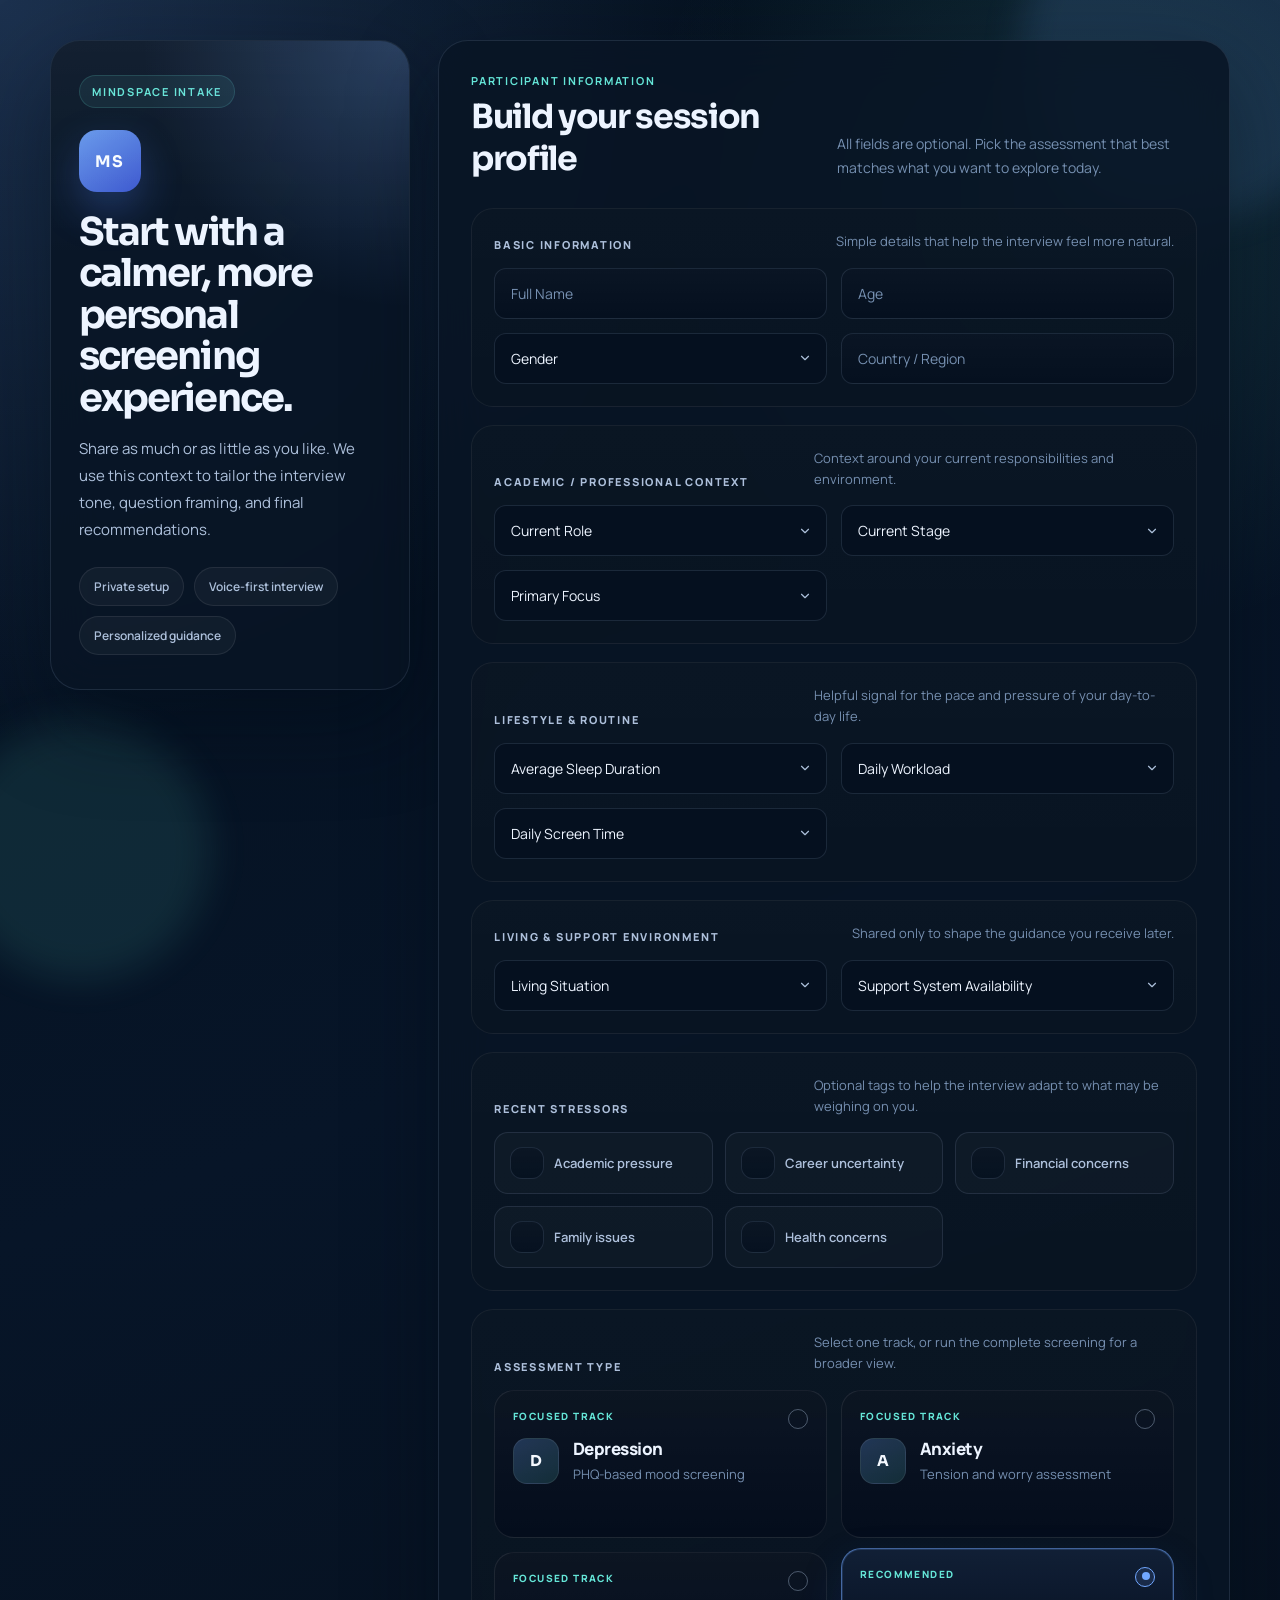
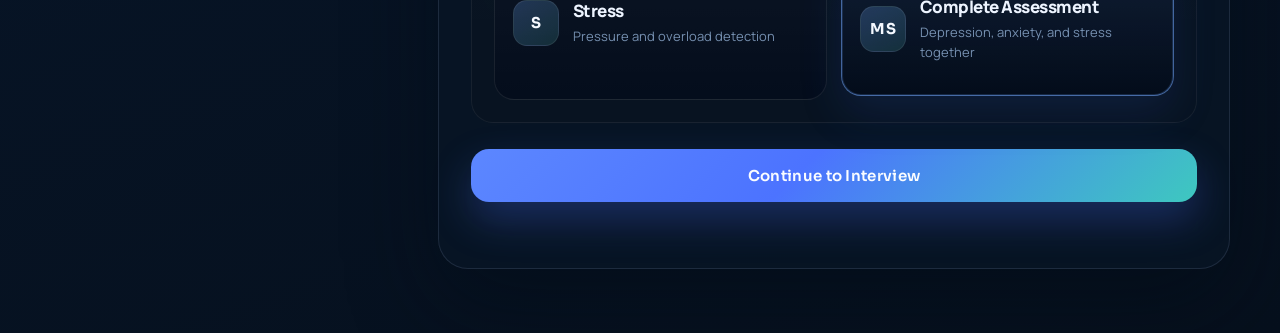
==== demographic.html @ 8615b703 "Initial commit" ====
<!DOCTYPE html>
<html lang="en">
<head>
    <meta charset="UTF-8">
    <meta name="viewport" content="width=device-width, initial-scale=1.0">
    <title>Participant Information | MindSpace</title>
    <link rel="preconnect" href="https://fonts.googleapis.com">
    <link rel="preconnect" href="https://fonts.gstatic.com" crossorigin>
    <link href="https://fonts.googleapis.com/css2?family=Manrope:wght@400;500;600;700;800&family=Sora:wght@500;600;700&display=swap" rel="stylesheet">
    <link rel="stylesheet" href="/demographic.css">
</head>
<body>
<div class="page-shell">
    <div class="page">
        <header class="hero">
            <div class="eyebrow">MindSpace Intake</div>
            <div class="hero-mark">MS</div>
            <h1>Start with a calmer, more personal screening experience.</h1>
            <p>
                Share as much or as little as you like. We use this context to tailor the interview tone,
                question framing, and final recommendations.
            </p>
            <div class="hero-highlights">
                <span>Private setup</span>
                <span>Voice-first interview</span>
                <span>Personalized guidance</span>
            </div>
        </header>

        <main class="card">
            <div class="card-intro">
                <div>
                    <p class="card-kicker">Participant Information</p>
                    <h2 class="form-title">Build your session profile</h2>
                </div>
                <p class="subtitle">All fields are optional. Pick the assessment that best matches what you want to explore today.</p>
            </div>

            <section class="section-panel">
                <div class="section-heading">
                    <h3>Basic Information</h3>
                    <p>Simple details that help the interview feel more natural.</p>
                </div>
                <div class="grid">
                    <input type="text" id="name" placeholder="Full Name">
                    <input type="number" id="age" placeholder="Age">
                    <select id="gender">
                        <option value="" selected disabled>Gender</option>
                        <option value="Male">Male</option>
                        <option value="Female">Female</option>
                        <option value="Non-binary">Non-binary</option>
                        <option value="Prefer not to say">Prefer not to say</option>
                    </select>
                    <input type="text" id="country" placeholder="Country / Region">
                </div>
            </section>

            <section class="section-panel">
                <div class="section-heading">
                    <h3>Academic / Professional Context</h3>
                    <p>Context around your current responsibilities and environment.</p>
                </div>
                <div class="grid">
                    <select id="role">
                        <option value="" selected disabled>Current Role</option>
                        <option value="Undergraduate Student">Undergraduate Student</option>
                        <option value="Postgraduate Student">Postgraduate Student</option>
                        <option value="Working Professional">Working Professional</option>
                        <option value="Other">Other</option>
                    </select>
                    <select id="stage">
                        <option value="" selected disabled>Current Stage</option>
                        <option value="Early Stage">Early Stage</option>
                        <option value="Mid Stage">Mid Stage</option>
                        <option value="Final Year">Final Year</option>
                    </select>
                    <select id="focus">
                        <option value="" selected disabled>Primary Focus</option>
                        <option value="Academics">Academics</option>
                        <option value="Research">Research</option>
                        <option value="Job / Internship Search">Job / Internship Search</option>
                        <option value="Competitive Exams">Competitive Exams</option>
                    </select>
                </div>
            </section>

            <section class="section-panel">
                <div class="section-heading">
                    <h3>Lifestyle & Routine</h3>
                    <p>Helpful signal for the pace and pressure of your day-to-day life.</p>
                </div>
                <div class="grid">
                    <select id="sleep_duration">
                        <option value="" selected disabled>Average Sleep Duration</option>
                        <option value="< 5 hours">&lt; 5 hours</option>
                        <option value="5-6 hours">5-6 hours</option>
                        <option value="6-7 hours">6-7 hours</option>
                        <option value="7+ hours">7+ hours</option>
                    </select>
                    <select id="workload">
                        <option value="" selected disabled>Daily Workload</option>
                        <option value="Low">Low</option>
                        <option value="Moderate">Moderate</option>
                        <option value="High">High</option>
                        <option value="Very High">Very High</option>
                    </select>
                    <select id="screen_time">
                        <option value="" selected disabled>Daily Screen Time</option>
                        <option value="< 4 hours">&lt; 4 hours</option>
                        <option value="4-6 hours">4-6 hours</option>
                        <option value="6-8 hours">6-8 hours</option>
                        <option value="8+ hours">8+ hours</option>
                    </select>
                </div>
            </section>

            <section class="section-panel">
                <div class="section-heading">
                    <h3>Living & Support Environment</h3>
                    <p>Shared only to shape the guidance you receive later.</p>
                </div>
                <div class="grid">
                    <select id="living_situation">
                        <option value="" selected disabled>Living Situation</option>
                        <option value="With Family">With Family</option>
                        <option value="Hostel">Hostel</option>
                        <option value="Alone">Alone</option>
                        <option value="Shared Accommodation">Shared Accommodation</option>
                    </select>
                    <select id="support_system">
                        <option value="" selected disabled>Support System Availability</option>
                        <option value="Strong">Strong</option>
                        <option value="Moderate">Moderate</option>
                        <option value="Limited">Limited</option>
                    </select>
                </div>
            </section>

            <section class="section-panel">
                <div class="section-heading">
                    <h3>Recent Stressors</h3>
                    <p>Optional tags to help the interview adapt to what may be weighing on you.</p>
                </div>
                <div class="checkboxes">
                    <label><input type="checkbox" value="Academic pressure"> Academic pressure</label>
                    <label><input type="checkbox" value="Career uncertainty"> Career uncertainty</label>
                    <label><input type="checkbox" value="Financial concerns"> Financial concerns</label>
                    <label><input type="checkbox" value="Family issues"> Family issues</label>
                    <label><input type="checkbox" value="Health concerns"> Health concerns</label>
                </div>
            </section>

            <section class="section-panel assessment-panel">
                <div class="section-heading">
                    <h3>Assessment Type</h3>
                    <p>Select one track, or run the complete screening for a broader view.</p>
                </div>
                <div class="assessment-options">
                    <label class="assessment-option">
                        <input type="radio" name="assessment_type" value="depression">
                        <span class="option-card">
                            <span class="option-topline">Focused track</span>
                            <span class="option-main">
                                <span class="option-icon">D</span>
                                <span class="option-copy">
                                    <span class="option-label">Depression</span>
                                    <span class="option-desc">PHQ-based mood screening</span>
                                </span>
                            </span>
                        </span>
                    </label>
                    <label class="assessment-option">
                        <input type="radio" name="assessment_type" value="anxiety">
                        <span class="option-card">
                            <span class="option-topline">Focused track</span>
                            <span class="option-main">
                                <span class="option-icon">A</span>
                                <span class="option-copy">
                                    <span class="option-label">Anxiety</span>
                                    <span class="option-desc">Tension and worry assessment</span>
                                </span>
                            </span>
                        </span>
                    </label>
                    <label class="assessment-option">
                        <input type="radio" name="assessment_type" value="stress">
                        <span class="option-card">
                            <span class="option-topline">Focused track</span>
                            <span class="option-main">
                                <span class="option-icon">S</span>
                                <span class="option-copy">
                                    <span class="option-label">Stress</span>
                                    <span class="option-desc">Pressure and overload detection</span>
                                </span>
                            </span>
                        </span>
                    </label>
                    <label class="assessment-option">
                        <input type="radio" name="assessment_type" value="all" checked>
                        <span class="option-card featured">
                            <span class="option-topline">Recommended</span>
                            <span class="option-main">
                                <span class="option-icon">MS</span>
                                <span class="option-copy">
                                    <span class="option-label">Complete Assessment</span>
                                    <span class="option-desc">Depression, anxiety, and stress together</span>
                                </span>
                            </span>
                        </span>
                    </label>
                </div>
            </section>

            <button class="primary-btn" onclick="continueInterview()">
                Continue to Interview
            </button>

            <p id="statusMessage"></p>
        </main>
    </div>
</div>

<div class="page-transition" id="pageTransition">
    <div class="transition-spinner"></div>
    <span class="transition-text">Preparing your interview space...</span>
</div>

<script src="/demographic.js"></script>
</body>
</html>
---- demographic.css ----
@import url('https://fonts.googleapis.com/css2?family=Manrope:wght@400;500;600;700;800&family=Sora:wght@500;600;700&display=swap');

:root {
    --bg-base: #06111f;
    --bg-deep: #081a2d;
    --surface: rgba(9, 21, 37, 0.88);
    --surface-strong: rgba(14, 29, 49, 0.96);
    --stroke: rgba(130, 152, 182, 0.18);
    --stroke-strong: rgba(120, 151, 212, 0.34);
    --text: #edf4ff;
    --text-muted: #adc0db;
    --text-dim: #7690b1;
    --primary: #71a7ff;
    --primary-strong: #4b7fff;
    --accent: #65e6d8;
    --success: #41d6a4;
    --danger: #ff6f7a;
    --shadow-lg: 0 32px 90px rgba(1, 10, 22, 0.45);
    --radius-xl: 30px;
    --radius-lg: 22px;
    --radius-md: 16px;
    --radius-sm: 12px;
}

* {
    box-sizing: border-box;
    margin: 0;
    padding: 0;
}

html {
    scroll-behavior: smooth;
}

body {
    min-height: 100vh;
    font-family: 'Manrope', sans-serif;
    color: var(--text);
    background:
        radial-gradient(circle at top left, rgba(113, 167, 255, 0.22), transparent 32%),
        radial-gradient(circle at 85% 10%, rgba(101, 230, 216, 0.14), transparent 22%),
        linear-gradient(160deg, #04101d 0%, #071528 52%, #06101d 100%);
    overflow-x: hidden;
}

body::before,
body::after {
    content: '';
    position: fixed;
    border-radius: 999px;
    filter: blur(18px);
    pointer-events: none;
    z-index: -1;
}

body::before {
    width: 340px;
    height: 340px;
    top: -120px;
    right: -80px;
    background: rgba(113, 167, 255, 0.14);
    animation: floatGlow 12s ease-in-out infinite alternate;
}

body::after {
    width: 260px;
    height: 260px;
    bottom: -80px;
    left: -50px;
    background: rgba(101, 230, 216, 0.1);
    animation: floatGlow 15s ease-in-out infinite alternate-reverse;
}

@keyframes floatGlow {
    from { transform: translate3d(0, 0, 0) scale(1); }
    to { transform: translate3d(18px, -10px, 0) scale(1.08); }
}

.page-shell {
    padding: 40px 20px 64px;
}

.page {
    max-width: 1180px;
    margin: 0 auto;
    display: grid;
    grid-template-columns: minmax(280px, 360px) minmax(0, 1fr);
    gap: 28px;
    align-items: start;
}

.hero,
.card {
    border: 1px solid var(--stroke);
    background: var(--surface);
    backdrop-filter: blur(22px);
    box-shadow: var(--shadow-lg);
}

.hero {
    position: sticky;
    top: 28px;
    padding: 34px 28px;
    border-radius: var(--radius-xl);
    overflow: hidden;
    animation: riseIn 0.7s cubic-bezier(0.16, 1, 0.3, 1);
}

.hero::before {
    content: '';
    position: absolute;
    inset: 0;
    background:
        linear-gradient(180deg, rgba(255, 255, 255, 0.04), transparent 34%),
        radial-gradient(circle at top right, rgba(113, 167, 255, 0.25), transparent 36%);
    pointer-events: none;
}

.eyebrow,
.card-kicker,
.section-heading h3 {
    text-transform: uppercase;
    letter-spacing: 0.16em;
}

.eyebrow {
    display: inline-flex;
    align-items: center;
    gap: 8px;
    padding: 8px 12px;
    border-radius: 999px;
    font-size: 11px;
    font-weight: 700;
    color: var(--accent);
    background: rgba(101, 230, 216, 0.08);
    border: 1px solid rgba(101, 230, 216, 0.16);
}

.hero-mark {
    width: 62px;
    height: 62px;
    margin: 22px 0 20px;
    border-radius: 18px;
    display: grid;
    place-items: center;
    font-family: 'Sora', sans-serif;
    font-weight: 700;
    letter-spacing: 0.08em;
    color: #f8fcff;
    background: linear-gradient(145deg, rgba(113, 167, 255, 0.9), rgba(70, 101, 239, 0.84));
    box-shadow: 0 18px 40px rgba(75, 127, 255, 0.28);
}

.hero h1 {
    font-family: 'Sora', sans-serif;
    font-size: clamp(2rem, 3vw, 3rem);
    line-height: 1.08;
    letter-spacing: -0.05em;
    margin-bottom: 16px;
}

.hero p {
    color: var(--text-muted);
    line-height: 1.8;
    font-size: 15px;
}

.hero-highlights {
    display: flex;
    flex-wrap: wrap;
    gap: 10px;
    margin-top: 24px;
}

.hero-highlights span {
    padding: 10px 14px;
    border-radius: 999px;
    background: rgba(255, 255, 255, 0.04);
    border: 1px solid rgba(255, 255, 255, 0.08);
    color: var(--text-muted);
    font-size: 12px;
    font-weight: 600;
}

.card {
    padding: 32px;
    border-radius: var(--radius-xl);
    animation: riseIn 0.85s cubic-bezier(0.16, 1, 0.3, 1) 0.08s both;
}

@keyframes riseIn {
    from {
        opacity: 0;
        transform: translateY(26px);
    }
    to {
        opacity: 1;
        transform: translateY(0);
    }
}

.card-intro {
    display: flex;
    justify-content: space-between;
    gap: 24px;
    align-items: end;
    margin-bottom: 28px;
}

.card-kicker {
    color: var(--accent);
    font-size: 11px;
    font-weight: 700;
    margin-bottom: 8px;
}

.form-title {
    font-family: 'Sora', sans-serif;
    font-size: clamp(1.7rem, 2.6vw, 2.35rem);
    letter-spacing: -0.04em;
}

.subtitle {
    max-width: 360px;
    color: var(--text-dim);
    line-height: 1.7;
    font-size: 14px;
}

.section-panel {
    position: relative;
    margin-bottom: 18px;
    padding: 22px;
    border-radius: var(--radius-lg);
    border: 1px solid rgba(255, 255, 255, 0.06);
    background:
        linear-gradient(180deg, rgba(255, 255, 255, 0.025), rgba(255, 255, 255, 0.015)),
        rgba(5, 14, 27, 0.58);
    animation: sectionFade 0.55s ease both;
}

.section-panel:nth-of-type(2) { animation-delay: 0.06s; }
.section-panel:nth-of-type(3) { animation-delay: 0.12s; }
.section-panel:nth-of-type(4) { animation-delay: 0.18s; }
.section-panel:nth-of-type(5) { animation-delay: 0.24s; }
.section-panel:nth-of-type(6) { animation-delay: 0.3s; }

@keyframes sectionFade {
    from {
        opacity: 0;
        transform: translateY(12px);
    }
    to {
        opacity: 1;
        transform: translateY(0);
    }
}

.section-heading {
    display: flex;
    justify-content: space-between;
    gap: 16px;
    align-items: end;
    margin-bottom: 16px;
}

.section-heading h3 {
    color: var(--text-muted);
    font-size: 11px;
    font-weight: 800;
}

.section-heading p {
    color: var(--text-dim);
    font-size: 13px;
    line-height: 1.6;
    max-width: 360px;
}

.grid {
    display: grid;
    grid-template-columns: repeat(2, minmax(0, 1fr));
    gap: 14px;
}

input,
select {
    width: 100%;
    border: 1px solid var(--stroke);
    background:
        linear-gradient(180deg, rgba(255, 255, 255, 0.02), transparent),
        rgba(6, 17, 31, 0.78);
    color: var(--text);
    padding: 15px 16px;
    border-radius: var(--radius-sm);
    font-size: 14px;
    font-family: inherit;
    outline: none;
    transition: transform 0.22s ease, border-color 0.22s ease, box-shadow 0.22s ease;
    -webkit-appearance: none;
}

input::placeholder {
    color: var(--text-dim);
}

select {
    cursor: pointer;
    background-image: url("data:image/svg+xml,%3Csvg xmlns='http://www.w3.org/2000/svg' width='14' height='14' fill='none' viewBox='0 0 24 24'%3E%3Cpath stroke='%23adc0db' stroke-linecap='round' stroke-linejoin='round' stroke-width='2' d='m6 9 6 6 6-6'/%3E%3C/svg%3E");
    background-repeat: no-repeat;
    background-position: right 14px center;
    padding-right: 42px;
}

select option {
    background: var(--bg-deep);
    color: var(--text);
}

input:hover,
select:hover,
input:focus,
select:focus {
    border-color: var(--stroke-strong);
    box-shadow: 0 0 0 4px rgba(113, 167, 255, 0.11);
    transform: translateY(-1px);
}

.checkboxes {
    display: grid;
    grid-template-columns: repeat(auto-fit, minmax(210px, 1fr));
    gap: 12px;
}

.checkboxes label {
    display: flex;
    align-items: center;
    gap: 10px;
    padding: 14px 15px;
    border-radius: 14px;
    border: 1px solid var(--stroke);
    background: rgba(255, 255, 255, 0.025);
    color: var(--text-muted);
    font-size: 13px;
    font-weight: 600;
    transition: transform 0.22s ease, border-color 0.22s ease, background 0.22s ease, color 0.22s ease;
    cursor: pointer;
}

.checkboxes label:hover {
    transform: translateY(-2px);
    border-color: rgba(101, 230, 216, 0.28);
    background: rgba(101, 230, 216, 0.06);
    color: var(--text);
}

.checkboxes label:has(input:checked) {
    color: var(--text);
    border-color: rgba(113, 167, 255, 0.34);
    background: rgba(113, 167, 255, 0.1);
    box-shadow: inset 0 0 0 1px rgba(113, 167, 255, 0.14);
}

.checkboxes input[type="checkbox"] {
    width: 18px;
    height: 18px;
    accent-color: var(--primary-strong);
    cursor: pointer;
    flex-shrink: 0;
}

.assessment-options {
    display: grid;
    grid-template-columns: repeat(2, minmax(0, 1fr));
    gap: 14px;
}

.assessment-option input[type="radio"] {
    display: none;
}

.option-card {
    position: relative;
    display: flex;
    flex-direction: column;
    gap: 14px;
    padding: 18px;
    min-height: 148px;
    border-radius: 20px;
    border: 1px solid rgba(255, 255, 255, 0.08);
    background:
        linear-gradient(180deg, rgba(255, 255, 255, 0.03), transparent),
        rgba(4, 14, 27, 0.78);
    cursor: pointer;
    transition: transform 0.28s ease, border-color 0.28s ease, box-shadow 0.28s ease, background 0.28s ease;
}

.option-card::before {
    content: '';
    position: absolute;
    top: 18px;
    right: 18px;
    width: 18px;
    height: 18px;
    border-radius: 999px;
    border: 1.5px solid rgba(173, 192, 219, 0.4);
    transition: inherit;
}

.option-card::after {
    content: '';
    position: absolute;
    top: 23px;
    right: 23px;
    width: 8px;
    height: 8px;
    border-radius: 999px;
    background: transparent;
    transform: scale(0.4);
    transition: inherit;
}

.option-card:hover {
    transform: translateY(-4px);
    border-color: rgba(113, 167, 255, 0.3);
    box-shadow: 0 16px 34px rgba(1, 10, 22, 0.25);
}

.assessment-option input[type="radio"]:checked + .option-card {
    border-color: rgba(113, 167, 255, 0.56);
    background:
        linear-gradient(180deg, rgba(113, 167, 255, 0.12), transparent),
        rgba(4, 14, 27, 0.92);
    box-shadow:
        0 18px 40px rgba(34, 70, 145, 0.22),
        inset 0 0 0 1px rgba(113, 167, 255, 0.18);
    transform: translateY(-4px);
}

.assessment-option input[type="radio"]:checked + .option-card::before {
    border-color: var(--primary);
    background: rgba(113, 167, 255, 0.12);
}

.assessment-option input[type="radio"]:checked + .option-card::after {
    background: var(--primary);
    transform: scale(1);
}

.option-topline {
    color: var(--accent);
    font-size: 10px;
    font-weight: 800;
    letter-spacing: 0.14em;
    text-transform: uppercase;
}

.option-main {
    display: flex;
    gap: 14px;
    align-items: center;
}

.option-icon {
    width: 46px;
    height: 46px;
    border-radius: 14px;
    display: grid;
    place-items: center;
    background: linear-gradient(145deg, rgba(113, 167, 255, 0.24), rgba(101, 230, 216, 0.14));
    border: 1px solid rgba(255, 255, 255, 0.08);
    color: #f5f9ff;
    font-family: 'Sora', sans-serif;
    font-size: 15px;
    font-weight: 700;
    letter-spacing: 0.05em;
    flex-shrink: 0;
}

.option-copy {
    display: flex;
    flex-direction: column;
    gap: 4px;
}

.option-label {
    font-size: 17px;
    font-weight: 800;
    letter-spacing: -0.03em;
    color: var(--text);
}

.option-desc {
    color: var(--text-dim);
    font-size: 13px;
    line-height: 1.55;
}

.primary-btn {
    width: 100%;
    margin-top: 8px;
    padding: 17px 22px;
    border: none;
    border-radius: 18px;
    font-family: 'Sora', sans-serif;
    font-size: 15px;
    font-weight: 600;
    letter-spacing: 0.02em;
    color: #fbfdff;
    background: linear-gradient(135deg, #5c87ff 0%, #4c73ff 45%, #3ec8bf 100%);
    cursor: pointer;
    transition: transform 0.28s ease, box-shadow 0.28s ease, opacity 0.28s ease;
    box-shadow: 0 18px 40px rgba(76, 115, 255, 0.28);
}

.primary-btn:hover {
    transform: translateY(-2px);
    box-shadow: 0 22px 48px rgba(76, 115, 255, 0.34);
}

.primary-btn.loading {
    pointer-events: none;
    opacity: 0.9;
}

.primary-btn .btn-spinner {
    display: inline-block;
    width: 16px;
    height: 16px;
    margin-right: 8px;
    border: 2px solid rgba(255, 255, 255, 0.35);
    border-top-color: #ffffff;
    border-radius: 50%;
    animation: btnSpin 0.8s linear infinite;
    vertical-align: middle;
}

@keyframes btnSpin {
    to { transform: rotate(360deg); }
}

#statusMessage {
    margin-top: 14px;
    text-align: center;
    min-height: 20px;
    color: var(--text-muted);
    font-size: 13px;
    font-weight: 600;
}

.page-transition {
    position: fixed;
    inset: 0;
    display: flex;
    flex-direction: column;
    align-items: center;
    justify-content: center;
    gap: 20px;
    background: rgba(4, 11, 22, 0.78);
    backdrop-filter: blur(18px);
    opacity: 0;
    visibility: hidden;
    transition: opacity 0.35s ease, visibility 0.35s ease;
    z-index: 1000;
}

.page-transition.active {
    opacity: 1;
    visibility: visible;
}

.transition-spinner {
    width: 48px;
    height: 48px;
    border-radius: 50%;
    border: 4px solid rgba(113, 167, 255, 0.18);
    border-top-color: var(--primary);
    border-right-color: var(--accent);
    animation: btnSpin 0.85s linear infinite;
}

.transition-text {
    color: var(--text-muted);
    font-size: 15px;
    font-weight: 600;
}

@media (max-width: 1080px) {
    .page {
        grid-template-columns: 1fr;
    }

    .hero {
        position: relative;
        top: 0;
    }
}

@media (max-width: 780px) {
    .page-shell {
        padding: 22px 14px 40px;
    }

    .card {
        padding: 20px;
    }

    .card-intro,
    .section-heading {
        flex-direction: column;
        align-items: start;
    }

    .subtitle,
    .section-heading p {
        max-width: none;
    }

    .grid,
    .assessment-options {
        grid-template-columns: 1fr;
    }

    .hero {
        padding: 26px 22px;
    }
}
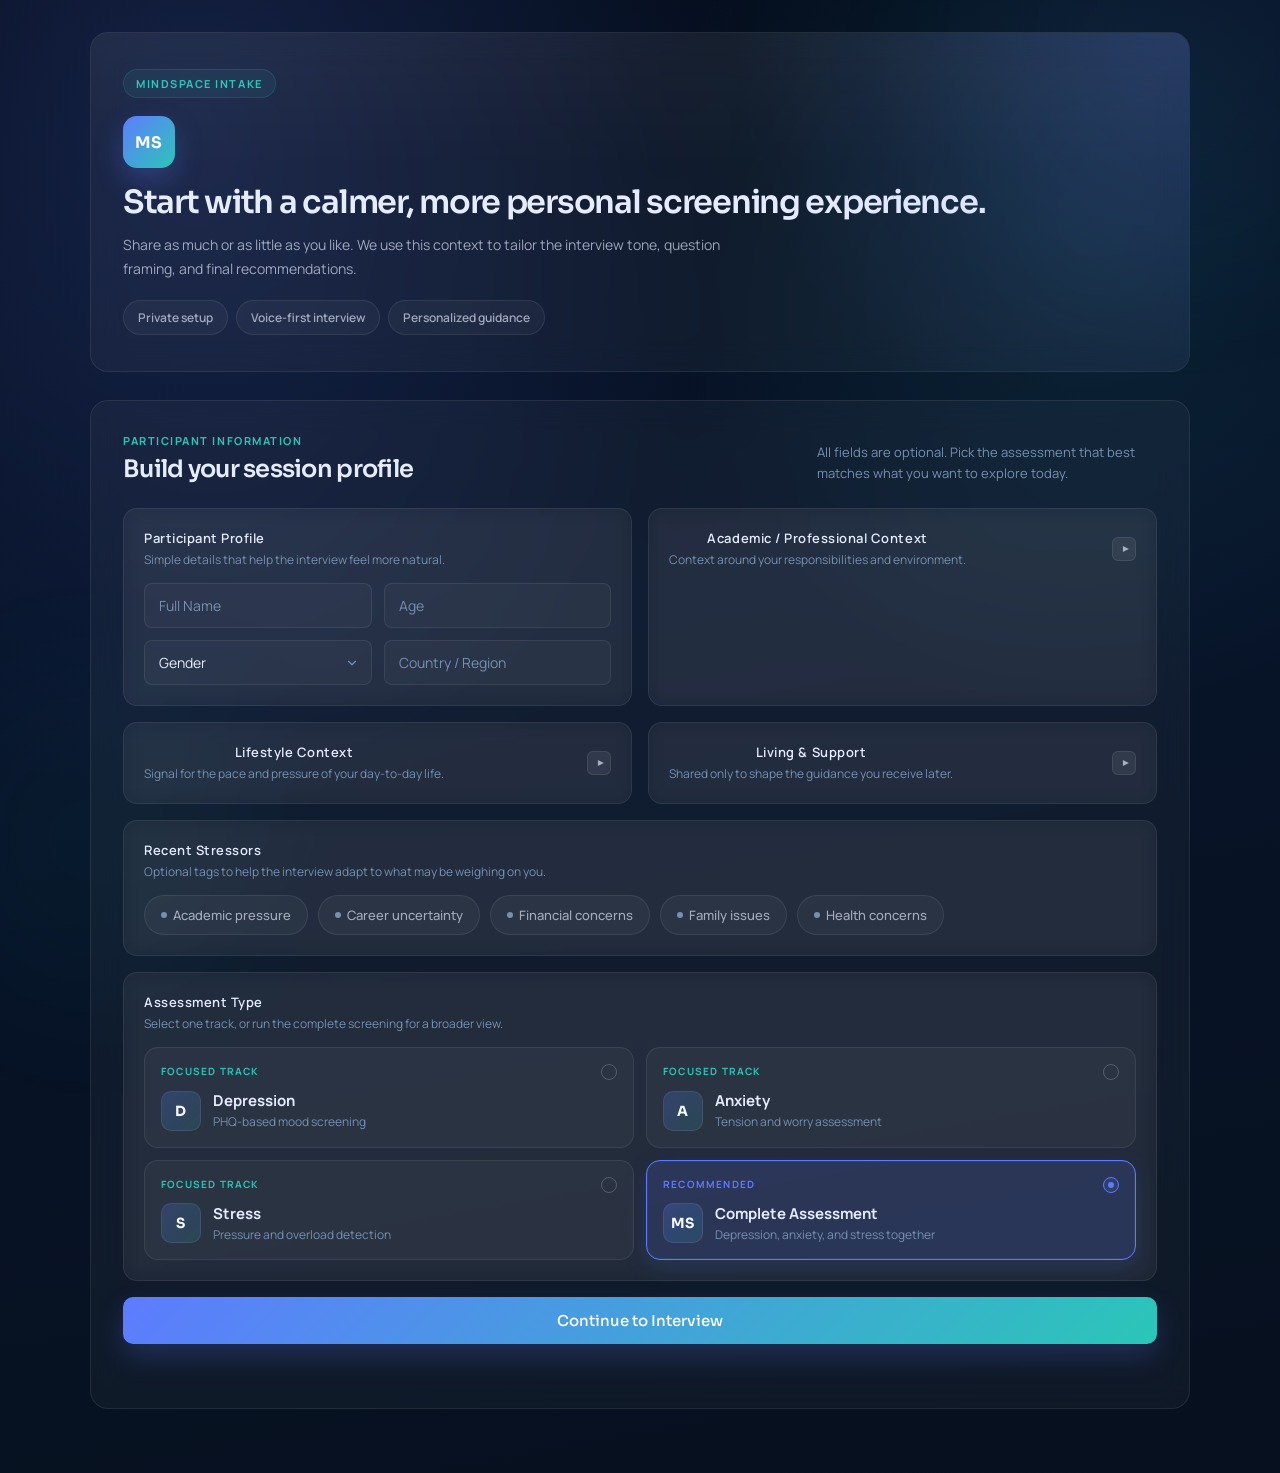
==== commit a62d2ecd: "fixed local llm inferencing" ====
--- a/demographic.html
+++ b/demographic.html
@@ -12,6 +12,7 @@
 <body>
 <div class="page-shell">
     <div class="page">
+        <!-- ─── Hero ─────────────────────────────────────────── -->
         <header class="hero">
             <div class="eyebrow">MindSpace Intake</div>
             <div class="hero-mark">MS</div>
@@ -27,6 +28,7 @@
             </div>
         </header>
 
+        <!-- ─── Main form ────────────────────────────────────── -->
         <main class="card">
             <div class="card-intro">
                 <div>
@@ -36,180 +38,232 @@
                 <p class="subtitle">All fields are optional. Pick the assessment that best matches what you want to explore today.</p>
             </div>
 
-            <section class="section-panel">
-                <div class="section-heading">
-                    <h3>Basic Information</h3>
-                    <p>Simple details that help the interview feel more natural.</p>
-                </div>
-                <div class="grid">
-                    <input type="text" id="name" placeholder="Full Name">
-                    <input type="number" id="age" placeholder="Age">
-                    <select id="gender">
-                        <option value="" selected disabled>Gender</option>
-                        <option value="Male">Male</option>
-                        <option value="Female">Female</option>
-                        <option value="Non-binary">Non-binary</option>
-                        <option value="Prefer not to say">Prefer not to say</option>
-                    </select>
-                    <input type="text" id="country" placeholder="Country / Region">
-                </div>
-            </section>
-
-            <section class="section-panel">
-                <div class="section-heading">
-                    <h3>Academic / Professional Context</h3>
-                    <p>Context around your current responsibilities and environment.</p>
-                </div>
-                <div class="grid">
-                    <select id="role">
-                        <option value="" selected disabled>Current Role</option>
-                        <option value="Undergraduate Student">Undergraduate Student</option>
-                        <option value="Postgraduate Student">Postgraduate Student</option>
-                        <option value="Working Professional">Working Professional</option>
-                        <option value="Other">Other</option>
-                    </select>
-                    <select id="stage">
-                        <option value="" selected disabled>Current Stage</option>
-                        <option value="Early Stage">Early Stage</option>
-                        <option value="Mid Stage">Mid Stage</option>
-                        <option value="Final Year">Final Year</option>
-                    </select>
-                    <select id="focus">
-                        <option value="" selected disabled>Primary Focus</option>
-                        <option value="Academics">Academics</option>
-                        <option value="Research">Research</option>
-                        <option value="Job / Internship Search">Job / Internship Search</option>
-                        <option value="Competitive Exams">Competitive Exams</option>
-                    </select>
-                </div>
-            </section>
-
-            <section class="section-panel">
-                <div class="section-heading">
-                    <h3>Lifestyle & Routine</h3>
-                    <p>Helpful signal for the pace and pressure of your day-to-day life.</p>
-                </div>
-                <div class="grid">
-                    <select id="sleep_duration">
-                        <option value="" selected disabled>Average Sleep Duration</option>
-                        <option value="< 5 hours">&lt; 5 hours</option>
-                        <option value="5-6 hours">5-6 hours</option>
-                        <option value="6-7 hours">6-7 hours</option>
-                        <option value="7+ hours">7+ hours</option>
-                    </select>
-                    <select id="workload">
-                        <option value="" selected disabled>Daily Workload</option>
-                        <option value="Low">Low</option>
-                        <option value="Moderate">Moderate</option>
-                        <option value="High">High</option>
-                        <option value="Very High">Very High</option>
-                    </select>
-                    <select id="screen_time">
-                        <option value="" selected disabled>Daily Screen Time</option>
-                        <option value="< 4 hours">&lt; 4 hours</option>
-                        <option value="4-6 hours">4-6 hours</option>
-                        <option value="6-8 hours">6-8 hours</option>
-                        <option value="8+ hours">8+ hours</option>
-                    </select>
-                </div>
-            </section>
-
-            <section class="section-panel">
-                <div class="section-heading">
-                    <h3>Living & Support Environment</h3>
-                    <p>Shared only to shape the guidance you receive later.</p>
-                </div>
-                <div class="grid">
-                    <select id="living_situation">
-                        <option value="" selected disabled>Living Situation</option>
-                        <option value="With Family">With Family</option>
-                        <option value="Hostel">Hostel</option>
-                        <option value="Alone">Alone</option>
-                        <option value="Shared Accommodation">Shared Accommodation</option>
-                    </select>
-                    <select id="support_system">
-                        <option value="" selected disabled>Support System Availability</option>
-                        <option value="Strong">Strong</option>
-                        <option value="Moderate">Moderate</option>
-                        <option value="Limited">Limited</option>
-                    </select>
-                </div>
-            </section>
-
-            <section class="section-panel">
-                <div class="section-heading">
-                    <h3>Recent Stressors</h3>
-                    <p>Optional tags to help the interview adapt to what may be weighing on you.</p>
-                </div>
-                <div class="checkboxes">
-                    <label><input type="checkbox" value="Academic pressure"> Academic pressure</label>
-                    <label><input type="checkbox" value="Career uncertainty"> Career uncertainty</label>
-                    <label><input type="checkbox" value="Financial concerns"> Financial concerns</label>
-                    <label><input type="checkbox" value="Family issues"> Family issues</label>
-                    <label><input type="checkbox" value="Health concerns"> Health concerns</label>
-                </div>
-            </section>
-
-            <section class="section-panel assessment-panel">
-                <div class="section-heading">
-                    <h3>Assessment Type</h3>
-                    <p>Select one track, or run the complete screening for a broader view.</p>
-                </div>
-                <div class="assessment-options">
-                    <label class="assessment-option">
-                        <input type="radio" name="assessment_type" value="depression">
-                        <span class="option-card">
-                            <span class="option-topline">Focused track</span>
-                            <span class="option-main">
-                                <span class="option-icon">D</span>
-                                <span class="option-copy">
-                                    <span class="option-label">Depression</span>
-                                    <span class="option-desc">PHQ-based mood screening</span>
-                                </span>
-                            </span>
-                        </span>
-                    </label>
-                    <label class="assessment-option">
-                        <input type="radio" name="assessment_type" value="anxiety">
-                        <span class="option-card">
-                            <span class="option-topline">Focused track</span>
-                            <span class="option-main">
-                                <span class="option-icon">A</span>
-                                <span class="option-copy">
-                                    <span class="option-label">Anxiety</span>
-                                    <span class="option-desc">Tension and worry assessment</span>
-                                </span>
-                            </span>
-                        </span>
-                    </label>
-                    <label class="assessment-option">
-                        <input type="radio" name="assessment_type" value="stress">
-                        <span class="option-card">
-                            <span class="option-topline">Focused track</span>
-                            <span class="option-main">
-                                <span class="option-icon">S</span>
-                                <span class="option-copy">
-                                    <span class="option-label">Stress</span>
-                                    <span class="option-desc">Pressure and overload detection</span>
-                                </span>
-                            </span>
-                        </span>
-                    </label>
-                    <label class="assessment-option">
-                        <input type="radio" name="assessment_type" value="all" checked>
-                        <span class="option-card featured">
-                            <span class="option-topline">Recommended</span>
-                            <span class="option-main">
-                                <span class="option-icon">MS</span>
-                                <span class="option-copy">
-                                    <span class="option-label">Complete Assessment</span>
-                                    <span class="option-desc">Depression, anxiety, and stress together</span>
-                                </span>
-                            </span>
-                        </span>
-                    </label>
-                </div>
-            </section>
+            <!-- Two-column card grid -->
+            <div class="sections-grid">
+
+                <!-- 1. Participant Profile (always open) -->
+                <section class="section-panel" id="sectionProfile">
+                    <div class="section-heading">
+                        <h3>Participant Profile</h3>
+                        <p>Simple details that help the interview feel more natural.</p>
+                    </div>
+                    <div class="grid">
+                        <input type="text" id="name" placeholder="Full Name">
+                        <input type="number" id="age" placeholder="Age">
+                        <select id="gender">
+                            <option value="" selected disabled>Gender</option>
+                            <option value="Male">Male</option>
+                            <option value="Female">Female</option>
+                            <option value="Non-binary">Non-binary</option>
+                            <option value="Prefer not to say">Prefer not to say</option>
+                        </select>
+                        <input type="text" id="country" placeholder="Country / Region">
+                    </div>
+                </section>
+
+                <!-- 2. Academic / Professional (collapsible) -->
+                <section class="section-panel collapsed" id="sectionAcademic">
+                    <button type="button" class="section-toggle" onclick="toggleSection('sectionAcademic')">
+                        <div class="section-heading" style="margin-bottom:0">
+                            <h3>Academic / Professional Context</h3>
+                            <p>Context around your responsibilities and environment.</p>
+                        </div>
+                        <span class="toggle-icon">▾</span>
+                    </button>
+                    <div class="section-body">
+                        <div class="section-body-inner">
+                            <div class="grid" style="margin-top:14px">
+                                <select id="role">
+                                    <option value="" selected disabled>Current Role</option>
+                                    <option value="Undergraduate Student">Undergraduate Student</option>
+                                    <option value="Postgraduate Student">Postgraduate Student</option>
+                                    <option value="Working Professional">Working Professional</option>
+                                    <option value="Other">Other</option>
+                                </select>
+                                <select id="stage">
+                                    <option value="" selected disabled>Current Stage</option>
+                                    <option value="Early Stage">Early Stage</option>
+                                    <option value="Mid Stage">Mid Stage</option>
+                                    <option value="Final Year">Final Year</option>
+                                </select>
+                                <select id="focus">
+                                    <option value="" selected disabled>Primary Focus</option>
+                                    <option value="Academics">Academics</option>
+                                    <option value="Research">Research</option>
+                                    <option value="Job / Internship Search">Job / Internship Search</option>
+                                    <option value="Competitive Exams">Competitive Exams</option>
+                                </select>
+                            </div>
+                        </div>
+                    </div>
+                </section>
+
+                <!-- 3. Lifestyle (collapsible) -->
+                <section class="section-panel collapsed" id="sectionLifestyle">
+                    <button type="button" class="section-toggle" onclick="toggleSection('sectionLifestyle')">
+                        <div class="section-heading" style="margin-bottom:0">
+                            <h3>Lifestyle Context</h3>
+                            <p>Signal for the pace and pressure of your day-to-day life.</p>
+                        </div>
+                        <span class="toggle-icon">▾</span>
+                    </button>
+                    <div class="section-body">
+                        <div class="section-body-inner">
+                            <div class="grid" style="margin-top:14px">
+                                <select id="sleep_duration">
+                                    <option value="" selected disabled>Average Sleep Duration</option>
+                                    <option value="< 5 hours">&lt; 5 hours</option>
+                                    <option value="5-6 hours">5-6 hours</option>
+                                    <option value="6-7 hours">6-7 hours</option>
+                                    <option value="7+ hours">7+ hours</option>
+                                </select>
+                                <select id="workload">
+                                    <option value="" selected disabled>Daily Workload</option>
+                                    <option value="Low">Low</option>
+                                    <option value="Moderate">Moderate</option>
+                                    <option value="High">High</option>
+                                    <option value="Very High">Very High</option>
+                                </select>
+                                <select id="screen_time">
+                                    <option value="" selected disabled>Daily Screen Time</option>
+                                    <option value="< 4 hours">&lt; 4 hours</option>
+                                    <option value="4-6 hours">4-6 hours</option>
+                                    <option value="6-8 hours">6-8 hours</option>
+                                    <option value="8+ hours">8+ hours</option>
+                                </select>
+                            </div>
+                        </div>
+                    </div>
+                </section>
+
+                <!-- 4. Living & Support (collapsible) -->
+                <section class="section-panel collapsed" id="sectionSupport">
+                    <button type="button" class="section-toggle" onclick="toggleSection('sectionSupport')">
+                        <div class="section-heading" style="margin-bottom:0">
+                            <h3>Living & Support</h3>
+                            <p>Shared only to shape the guidance you receive later.</p>
+                        </div>
+                        <span class="toggle-icon">▾</span>
+                    </button>
+                    <div class="section-body">
+                        <div class="section-body-inner">
+                            <div class="grid" style="margin-top:14px">
+                                <select id="living_situation">
+                                    <option value="" selected disabled>Living Situation</option>
+                                    <option value="With Family">With Family</option>
+                                    <option value="Hostel">Hostel</option>
+                                    <option value="Alone">Alone</option>
+                                    <option value="Shared Accommodation">Shared Accommodation</option>
+                                </select>
+                                <select id="support_system">
+                                    <option value="" selected disabled>Support System Availability</option>
+                                    <option value="Strong">Strong</option>
+                                    <option value="Moderate">Moderate</option>
+                                    <option value="Limited">Limited</option>
+                                </select>
+                            </div>
+                        </div>
+                    </div>
+                </section>
+
+                <!-- 5. Stressors (full width, toggle chips) -->
+                <section class="section-panel full-width" id="sectionStressors">
+                    <div class="section-heading">
+                        <h3>Recent Stressors</h3>
+                        <p>Optional tags to help the interview adapt to what may be weighing on you.</p>
+                    </div>
+                    <div class="stressor-chips">
+                        <label class="stressor-chip">
+                            <input type="checkbox" value="Academic pressure">
+                            <span class="chip-dot"></span>
+                            Academic pressure
+                        </label>
+                        <label class="stressor-chip">
+                            <input type="checkbox" value="Career uncertainty">
+                            <span class="chip-dot"></span>
+                            Career uncertainty
+                        </label>
+                        <label class="stressor-chip">
+                            <input type="checkbox" value="Financial concerns">
+                            <span class="chip-dot"></span>
+                            Financial concerns
+                        </label>
+                        <label class="stressor-chip">
+                            <input type="checkbox" value="Family issues">
+                            <span class="chip-dot"></span>
+                            Family issues
+                        </label>
+                        <label class="stressor-chip">
+                            <input type="checkbox" value="Health concerns">
+                            <span class="chip-dot"></span>
+                            Health concerns
+                        </label>
+                    </div>
+                </section>
+
+                <!-- 6. Assessment type (full width, segmented tiles) -->
+                <section class="section-panel full-width assessment-panel">
+                    <div class="section-heading">
+                        <h3>Assessment Type</h3>
+                        <p>Select one track, or run the complete screening for a broader view.</p>
+                    </div>
+                    <div class="assessment-options">
+                        <label class="assessment-option">
+                            <input type="radio" name="assessment_type" value="depression">
+                            <span class="option-card">
+                                <span class="option-topline">Focused track</span>
+                                <span class="option-main">
+                                    <span class="option-icon">D</span>
+                                    <span class="option-copy">
+                                        <span class="option-label">Depression</span>
+                                        <span class="option-desc">PHQ-based mood screening</span>
+                                    </span>
+                                </span>
+                            </span>
+                        </label>
+                        <label class="assessment-option">
+                            <input type="radio" name="assessment_type" value="anxiety">
+                            <span class="option-card">
+                                <span class="option-topline">Focused track</span>
+                                <span class="option-main">
+                                    <span class="option-icon">A</span>
+                                    <span class="option-copy">
+                                        <span class="option-label">Anxiety</span>
+                                        <span class="option-desc">Tension and worry assessment</span>
+                                    </span>
+                                </span>
+                            </span>
+                        </label>
+                        <label class="assessment-option">
+                            <input type="radio" name="assessment_type" value="stress">
+                            <span class="option-card">
+                                <span class="option-topline">Focused track</span>
+                                <span class="option-main">
+                                    <span class="option-icon">S</span>
+                                    <span class="option-copy">
+                                        <span class="option-label">Stress</span>
+                                        <span class="option-desc">Pressure and overload detection</span>
+                                    </span>
+                                </span>
+                            </span>
+                        </label>
+                        <label class="assessment-option">
+                            <input type="radio" name="assessment_type" value="all" checked>
+                            <span class="option-card featured">
+                                <span class="option-topline">Recommended</span>
+                                <span class="option-main">
+                                    <span class="option-icon">MS</span>
+                                    <span class="option-copy">
+                                        <span class="option-label">Complete Assessment</span>
+                                        <span class="option-desc">Depression, anxiety, and stress together</span>
+                                    </span>
+                                </span>
+                            </span>
+                        </label>
+                    </div>
+                </section>
+
+            </div><!-- /sections-grid -->
 
             <button class="primary-btn" onclick="continueInterview()">
                 Continue to Interview
--- a/demographic.css
+++ b/demographic.css
@@ -1,553 +1,559 @@
 @import url('https://fonts.googleapis.com/css2?family=Manrope:wght@400;500;600;700;800&family=Sora:wght@500;600;700&display=swap');
 
+/* ── Design tokens ─────────────────────────────────────────── */
 :root {
-    --bg-base: #06111f;
-    --bg-deep: #081a2d;
-    --surface: rgba(9, 21, 37, 0.88);
-    --surface-strong: rgba(14, 29, 49, 0.96);
-    --stroke: rgba(130, 152, 182, 0.18);
-    --stroke-strong: rgba(120, 151, 212, 0.34);
-    --text: #edf4ff;
-    --text-muted: #adc0db;
+    --bg-main: #08142a;
+    --bg-panel: rgba(255,255,255,0.04);
+    --bg-panel-strong: rgba(255,255,255,0.07);
+    --border-soft: rgba(255,255,255,0.08);
+    --accent-blue: #5e7bff;
+    --accent-teal: #2ac6b8;
+    --text-main: #e6ecff;
+    --text-muted: rgba(230,236,255,0.65);
     --text-dim: #7690b1;
-    --primary: #71a7ff;
-    --primary-strong: #4b7fff;
-    --accent: #65e6d8;
     --success: #41d6a4;
     --danger: #ff6f7a;
-    --shadow-lg: 0 32px 90px rgba(1, 10, 22, 0.45);
-    --radius-xl: 30px;
-    --radius-lg: 22px;
-    --radius-md: 16px;
-    --radius-sm: 12px;
-}
-
-* {
-    box-sizing: border-box;
-    margin: 0;
-    padding: 0;
-}
-
-html {
-    scroll-behavior: smooth;
-}
+    --warning: #f3ba64;
+    --radius-xl: 18px;
+    --radius-lg: 14px;
+    --radius-md: 10px;
+    --radius-sm: 8px;
+}
+
+/* ── Reset & base ──────────────────────────────────────────── */
+*, *::before, *::after { box-sizing: border-box; margin: 0; padding: 0; }
+html { scroll-behavior: smooth; }
 
 body {
     min-height: 100vh;
     font-family: 'Manrope', sans-serif;
-    color: var(--text);
+    color: var(--text-main);
     background:
-        radial-gradient(circle at top left, rgba(113, 167, 255, 0.22), transparent 32%),
-        radial-gradient(circle at 85% 10%, rgba(101, 230, 216, 0.14), transparent 22%),
-        linear-gradient(160deg, #04101d 0%, #071528 52%, #06101d 100%);
+        radial-gradient(ellipse at 15% 8%, rgba(94,123,255,0.18), transparent 36%),
+        radial-gradient(ellipse at 85% 15%, rgba(42,198,184,0.10), transparent 28%),
+        linear-gradient(170deg, #040c1a 0%, #08142a 42%, #06101e 100%);
     overflow-x: hidden;
-}
-
-body::before,
-body::after {
+    -webkit-font-smoothing: antialiased;
+}
+
+/* ambient glow orbs */
+body::before, body::after {
     content: '';
     position: fixed;
-    border-radius: 999px;
-    filter: blur(18px);
+    border-radius: 50%;
+    filter: blur(80px);
     pointer-events: none;
     z-index: -1;
-}
-
+    opacity: 0.5;
+}
 body::before {
-    width: 340px;
-    height: 340px;
-    top: -120px;
-    right: -80px;
-    background: rgba(113, 167, 255, 0.14);
-    animation: floatGlow 12s ease-in-out infinite alternate;
-}
-
+    width: 420px; height: 420px;
+    top: -160px; right: -100px;
+    background: rgba(94,123,255,0.12);
+    animation: ambientFloat 14s ease-in-out infinite alternate;
+}
 body::after {
-    width: 260px;
-    height: 260px;
-    bottom: -80px;
-    left: -50px;
-    background: rgba(101, 230, 216, 0.1);
-    animation: floatGlow 15s ease-in-out infinite alternate-reverse;
-}
-
-@keyframes floatGlow {
-    from { transform: translate3d(0, 0, 0) scale(1); }
-    to { transform: translate3d(18px, -10px, 0) scale(1.08); }
-}
-
-.page-shell {
-    padding: 40px 20px 64px;
-}
-
+    width: 320px; height: 320px;
+    bottom: -100px; left: -60px;
+    background: rgba(42,198,184,0.08);
+    animation: ambientFloat 18s ease-in-out infinite alternate-reverse;
+}
+@keyframes ambientFloat {
+    from { transform: translate3d(0,0,0) scale(1); }
+    to   { transform: translate3d(20px,-14px,0) scale(1.06); }
+}
+
+/* ── Page shell ────────────────────────────────────────────── */
+.page-shell { padding: 32px 20px 64px; }
 .page {
-    max-width: 1180px;
+    max-width: 1100px;
     margin: 0 auto;
     display: grid;
-    grid-template-columns: minmax(280px, 360px) minmax(0, 1fr);
+    grid-template-columns: 1fr;
     gap: 28px;
-    align-items: start;
-}
-
-.hero,
-.card {
-    border: 1px solid var(--stroke);
-    background: var(--surface);
-    backdrop-filter: blur(22px);
-    box-shadow: var(--shadow-lg);
-}
-
+}
+
+/* ── Hero ──────────────────────────────────────────────────── */
 .hero {
-    position: sticky;
-    top: 28px;
-    padding: 34px 28px;
+    position: relative;
+    padding: 36px 32px;
     border-radius: var(--radius-xl);
+    border: 1px solid var(--border-soft);
+    background: var(--bg-panel);
+    backdrop-filter: blur(16px);
     overflow: hidden;
-    animation: riseIn 0.7s cubic-bezier(0.16, 1, 0.3, 1);
-}
-
+    animation: fadeUp 0.6s cubic-bezier(0.16,1,0.3,1);
+}
 .hero::before {
     content: '';
     position: absolute;
     inset: 0;
     background:
-        linear-gradient(180deg, rgba(255, 255, 255, 0.04), transparent 34%),
-        radial-gradient(circle at top right, rgba(113, 167, 255, 0.25), transparent 36%);
+        linear-gradient(180deg, rgba(255,255,255,0.03), transparent 40%),
+        radial-gradient(circle at top right, rgba(94,123,255,0.18), transparent 40%);
     pointer-events: none;
-}
-
-.eyebrow,
-.card-kicker,
-.section-heading h3 {
-    text-transform: uppercase;
-    letter-spacing: 0.16em;
 }
 
 .eyebrow {
     display: inline-flex;
     align-items: center;
     gap: 8px;
-    padding: 8px 12px;
+    padding: 6px 12px;
     border-radius: 999px;
     font-size: 11px;
     font-weight: 700;
-    color: var(--accent);
-    background: rgba(101, 230, 216, 0.08);
-    border: 1px solid rgba(101, 230, 216, 0.16);
+    letter-spacing: 0.14em;
+    text-transform: uppercase;
+    color: var(--accent-teal);
+    background: rgba(42,198,184,0.08);
+    border: 1px solid rgba(42,198,184,0.16);
 }
 
 .hero-mark {
-    width: 62px;
-    height: 62px;
-    margin: 22px 0 20px;
-    border-radius: 18px;
+    width: 52px; height: 52px;
+    margin: 18px 0 16px;
+    border-radius: 14px;
     display: grid;
     place-items: center;
     font-family: 'Sora', sans-serif;
     font-weight: 700;
-    letter-spacing: 0.08em;
-    color: #f8fcff;
-    background: linear-gradient(145deg, rgba(113, 167, 255, 0.9), rgba(70, 101, 239, 0.84));
-    box-shadow: 0 18px 40px rgba(75, 127, 255, 0.28);
+    font-size: 16px;
+    letter-spacing: 0.06em;
+    color: #fff;
+    background: linear-gradient(135deg, var(--accent-blue), var(--accent-teal));
+    box-shadow: 0 12px 28px rgba(94,123,255,0.28);
 }
 
 .hero h1 {
     font-family: 'Sora', sans-serif;
-    font-size: clamp(2rem, 3vw, 3rem);
-    line-height: 1.08;
-    letter-spacing: -0.05em;
-    margin-bottom: 16px;
-}
-
-.hero p {
+    font-size: 32px;
+    font-weight: 600;
+    line-height: 1.15;
+    letter-spacing: -0.04em;
+    margin-bottom: 12px;
+}
+
+.hero > p {
+    position: relative;
     color: var(--text-muted);
-    line-height: 1.8;
-    font-size: 15px;
+    font-size: 14px;
+    line-height: 1.7;
+    max-width: 640px;
 }
 
 .hero-highlights {
     display: flex;
     flex-wrap: wrap;
-    gap: 10px;
-    margin-top: 24px;
-}
-
+    gap: 8px;
+    margin-top: 20px;
+}
 .hero-highlights span {
-    padding: 10px 14px;
+    padding: 8px 14px;
     border-radius: 999px;
-    background: rgba(255, 255, 255, 0.04);
-    border: 1px solid rgba(255, 255, 255, 0.08);
+    background: var(--bg-panel);
+    border: 1px solid var(--border-soft);
     color: var(--text-muted);
     font-size: 12px;
     font-weight: 600;
 }
 
+/* ── Card (main form container) ────────────────────────────── */
 .card {
     padding: 32px;
     border-radius: var(--radius-xl);
-    animation: riseIn 0.85s cubic-bezier(0.16, 1, 0.3, 1) 0.08s both;
-}
-
-@keyframes riseIn {
-    from {
-        opacity: 0;
-        transform: translateY(26px);
-    }
-    to {
-        opacity: 1;
-        transform: translateY(0);
-    }
+    border: 1px solid var(--border-soft);
+    background: var(--bg-panel);
+    backdrop-filter: blur(16px);
+    animation: fadeUp 0.75s cubic-bezier(0.16,1,0.3,1) 0.06s both;
+}
+
+@keyframes fadeUp {
+    from { opacity: 0; transform: translateY(18px); }
+    to   { opacity: 1; transform: translateY(0); }
 }
 
 .card-intro {
     display: flex;
     justify-content: space-between;
     gap: 24px;
-    align-items: end;
-    margin-bottom: 28px;
-}
-
+    align-items: flex-end;
+    margin-bottom: 24px;
+}
 .card-kicker {
-    color: var(--accent);
+    color: var(--accent-teal);
     font-size: 11px;
     font-weight: 700;
-    margin-bottom: 8px;
-}
-
+    letter-spacing: 0.14em;
+    text-transform: uppercase;
+    margin-bottom: 6px;
+}
 .form-title {
     font-family: 'Sora', sans-serif;
-    font-size: clamp(1.7rem, 2.6vw, 2.35rem);
-    letter-spacing: -0.04em;
-}
-
+    font-size: 24px;
+    font-weight: 600;
+    letter-spacing: -0.03em;
+}
 .subtitle {
-    max-width: 360px;
+    max-width: 340px;
     color: var(--text-dim);
-    line-height: 1.7;
-    font-size: 14px;
-}
-
+    font-size: 13px;
+    line-height: 1.65;
+}
+
+/* ── Two-column card grid for sections ─────────────────────── */
+.sections-grid {
+    display: grid;
+    grid-template-columns: 1fr 1fr;
+    gap: 16px;
+}
+
+/* ── Section panels (glass cards) ──────────────────────────── */
 .section-panel {
     position: relative;
-    margin-bottom: 18px;
-    padding: 22px;
+    padding: 20px;
     border-radius: var(--radius-lg);
-    border: 1px solid rgba(255, 255, 255, 0.06);
-    background:
-        linear-gradient(180deg, rgba(255, 255, 255, 0.025), rgba(255, 255, 255, 0.015)),
-        rgba(5, 14, 27, 0.58);
-    animation: sectionFade 0.55s ease both;
-}
-
-.section-panel:nth-of-type(2) { animation-delay: 0.06s; }
-.section-panel:nth-of-type(3) { animation-delay: 0.12s; }
-.section-panel:nth-of-type(4) { animation-delay: 0.18s; }
-.section-panel:nth-of-type(5) { animation-delay: 0.24s; }
-.section-panel:nth-of-type(6) { animation-delay: 0.3s; }
-
-@keyframes sectionFade {
-    from {
-        opacity: 0;
-        transform: translateY(12px);
-    }
-    to {
-        opacity: 1;
-        transform: translateY(0);
-    }
-}
-
+    border: 1px solid var(--border-soft);
+    background: var(--bg-panel);
+    backdrop-filter: blur(10px);
+    transition: all 0.2s ease;
+    animation: sectionSlide 0.5s ease both;
+}
+.section-panel:hover {
+    transform: translateY(-2px);
+    box-shadow: 0 8px 24px rgba(0,0,0,0.25);
+    border-color: rgba(255,255,255,0.12);
+}
+
+.section-panel:nth-child(1) { animation-delay: 0s; }
+.section-panel:nth-child(2) { animation-delay: 0.05s; }
+.section-panel:nth-child(3) { animation-delay: 0.10s; }
+.section-panel:nth-child(4) { animation-delay: 0.15s; }
+
+@keyframes sectionSlide {
+    from { opacity: 0; transform: translateY(12px); }
+    to   { opacity: 1; transform: translateY(0); }
+}
+
+/* full-width sections */
+.section-panel.full-width {
+    grid-column: 1 / -1;
+}
+
+/* ── Collapsible section toggle ────────────────────────────── */
+.section-toggle {
+    display: flex;
+    justify-content: space-between;
+    align-items: center;
+    cursor: pointer;
+    -webkit-user-select: none;
+    user-select: none;
+    margin-bottom: 0;
+    padding: 0;
+    background: none;
+    border: none;
+    width: 100%;
+    color: inherit;
+    font-family: inherit;
+}
+.section-toggle .toggle-icon {
+    width: 24px;
+    height: 24px;
+    display: grid;
+    place-items: center;
+    border-radius: 6px;
+    background: var(--bg-panel-strong);
+    border: 1px solid var(--border-soft);
+    font-size: 12px;
+    color: var(--text-muted);
+    transition: transform 0.25s ease, background 0.25s ease;
+    flex-shrink: 0;
+}
+.section-panel.collapsed .toggle-icon {
+    transform: rotate(-90deg);
+}
+.section-body {
+    display: grid;
+    grid-template-rows: 1fr;
+    transition: grid-template-rows 0.3s ease, opacity 0.25s ease;
+    opacity: 1;
+}
+.section-body-inner {
+    overflow: hidden;
+}
+.section-panel.collapsed .section-body {
+    grid-template-rows: 0fr;
+    opacity: 0;
+}
+
+/* ── Section headings ──────────────────────────────────────── */
 .section-heading {
-    display: flex;
-    justify-content: space-between;
-    gap: 16px;
-    align-items: end;
-    margin-bottom: 16px;
-}
-
+    margin-bottom: 14px;
+}
 .section-heading h3 {
-    color: var(--text-muted);
-    font-size: 11px;
-    font-weight: 800;
-}
-
+    font-size: 13px;
+    font-weight: 600;
+    letter-spacing: 0.04em;
+    color: var(--text-main);
+    margin-bottom: 4px;
+}
 .section-heading p {
     color: var(--text-dim);
-    font-size: 13px;
-    line-height: 1.6;
-    max-width: 360px;
-}
-
+    font-size: 12px;
+    line-height: 1.5;
+}
+
+/* ── Form grid ─────────────────────────────────────────────── */
 .grid {
     display: grid;
-    grid-template-columns: repeat(2, minmax(0, 1fr));
-    gap: 14px;
-}
-
-input,
-select {
+    grid-template-columns: repeat(2, 1fr);
+    gap: 12px;
+}
+
+/* ── Inputs ────────────────────────────────────────────────── */
+input, select {
     width: 100%;
-    border: 1px solid var(--stroke);
-    background:
-        linear-gradient(180deg, rgba(255, 255, 255, 0.02), transparent),
-        rgba(6, 17, 31, 0.78);
-    color: var(--text);
-    padding: 15px 16px;
+    border: 1px solid var(--border-soft);
+    background: rgba(255,255,255,0.03);
+    color: var(--text-main);
+    padding: 12px 14px;
     border-radius: var(--radius-sm);
     font-size: 14px;
     font-family: inherit;
+    font-weight: 400;
     outline: none;
-    transition: transform 0.22s ease, border-color 0.22s ease, box-shadow 0.22s ease;
+    transition: all 0.2s ease;
     -webkit-appearance: none;
 }
-
-input::placeholder {
-    color: var(--text-dim);
-}
+input::placeholder { color: var(--text-dim); }
 
 select {
     cursor: pointer;
-    background-image: url("data:image/svg+xml,%3Csvg xmlns='http://www.w3.org/2000/svg' width='14' height='14' fill='none' viewBox='0 0 24 24'%3E%3Cpath stroke='%23adc0db' stroke-linecap='round' stroke-linejoin='round' stroke-width='2' d='m6 9 6 6 6-6'/%3E%3C/svg%3E");
+    background-image: url("data:image/svg+xml,%3Csvg xmlns='http://www.w3.org/2000/svg' width='14' height='14' fill='none' viewBox='0 0 24 24'%3E%3Cpath stroke='%237690b1' stroke-linecap='round' stroke-linejoin='round' stroke-width='2' d='m6 9 6 6 6-6'/%3E%3C/svg%3E");
     background-repeat: no-repeat;
-    background-position: right 14px center;
-    padding-right: 42px;
-}
-
+    background-position: right 12px center;
+    padding-right: 38px;
+}
 select option {
-    background: var(--bg-deep);
-    color: var(--text);
-}
-
-input:hover,
-select:hover,
-input:focus,
-select:focus {
-    border-color: var(--stroke-strong);
-    box-shadow: 0 0 0 4px rgba(113, 167, 255, 0.11);
-    transform: translateY(-1px);
-}
-
-.checkboxes {
-    display: grid;
-    grid-template-columns: repeat(auto-fit, minmax(210px, 1fr));
-    gap: 12px;
-}
-
-.checkboxes label {
-    display: flex;
+    background: #0a1a30;
+    color: var(--text-main);
+}
+
+input:hover, select:hover {
+    border-color: rgba(255,255,255,0.14);
+}
+input:focus, select:focus {
+    border-color: var(--accent-blue);
+    box-shadow: 0 0 0 2px rgba(94,123,255,0.25);
+}
+
+/* ── Stressor toggle chips ─────────────────────────────────── */
+.stressor-chips {
+    display: flex;
+    flex-wrap: wrap;
+    gap: 10px;
+}
+.stressor-chip {
+    position: relative;
+    display: inline-flex;
     align-items: center;
-    gap: 10px;
-    padding: 14px 15px;
-    border-radius: 14px;
-    border: 1px solid var(--stroke);
-    background: rgba(255, 255, 255, 0.025);
+    gap: 6px;
+    padding: 10px 16px;
+    border-radius: 20px;
+    background: var(--bg-panel);
+    border: 1px solid var(--border-soft);
     color: var(--text-muted);
     font-size: 13px;
-    font-weight: 600;
-    transition: transform 0.22s ease, border-color 0.22s ease, background 0.22s ease, color 0.22s ease;
+    font-weight: 500;
     cursor: pointer;
-}
-
-.checkboxes label:hover {
-    transform: translateY(-2px);
-    border-color: rgba(101, 230, 216, 0.28);
-    background: rgba(101, 230, 216, 0.06);
-    color: var(--text);
-}
-
-.checkboxes label:has(input:checked) {
-    color: var(--text);
-    border-color: rgba(113, 167, 255, 0.34);
-    background: rgba(113, 167, 255, 0.1);
-    box-shadow: inset 0 0 0 1px rgba(113, 167, 255, 0.14);
-}
-
-.checkboxes input[type="checkbox"] {
-    width: 18px;
-    height: 18px;
-    accent-color: var(--primary-strong);
-    cursor: pointer;
-    flex-shrink: 0;
-}
-
+    transition: all 0.2s ease;
+    -webkit-user-select: none;
+    user-select: none;
+}
+.stressor-chip input[type="checkbox"] {
+    position: absolute;
+    opacity: 0;
+    width: 0;
+    height: 0;
+    pointer-events: none;
+}
+.stressor-chip:hover {
+    transform: translateY(-1px);
+    border-color: rgba(94,123,255,0.3);
+    background: rgba(94,123,255,0.06);
+}
+.stressor-chip.active,
+.stressor-chip:has(input:checked) {
+    background: rgba(88,120,255,0.25);
+    border-color: rgba(120,160,255,0.5);
+    color: var(--text-main);
+}
+.stressor-chip .chip-dot {
+    width: 6px;
+    height: 6px;
+    border-radius: 50%;
+    background: var(--text-dim);
+    transition: background 0.2s ease;
+}
+.stressor-chip.active .chip-dot,
+.stressor-chip:has(input:checked) .chip-dot {
+    background: var(--accent-blue);
+}
+
+/* ── Assessment segmented tiles ────────────────────────────── */
 .assessment-options {
     display: grid;
-    grid-template-columns: repeat(2, minmax(0, 1fr));
-    gap: 14px;
-}
-
-.assessment-option input[type="radio"] {
-    display: none;
-}
+    grid-template-columns: repeat(2, 1fr);
+    gap: 12px;
+}
+.assessment-option input[type="radio"] { display: none; }
 
 .option-card {
     position: relative;
     display: flex;
     flex-direction: column;
-    gap: 14px;
-    padding: 18px;
-    min-height: 148px;
-    border-radius: 20px;
-    border: 1px solid rgba(255, 255, 255, 0.08);
-    background:
-        linear-gradient(180deg, rgba(255, 255, 255, 0.03), transparent),
-        rgba(4, 14, 27, 0.78);
+    gap: 12px;
+    padding: 16px;
+    border-radius: var(--radius-lg);
+    border: 1px solid var(--border-soft);
+    background: var(--bg-panel);
     cursor: pointer;
-    transition: transform 0.28s ease, border-color 0.28s ease, box-shadow 0.28s ease, background 0.28s ease;
-}
-
+    transition: all 0.2s ease;
+}
 .option-card::before {
     content: '';
     position: absolute;
-    top: 18px;
-    right: 18px;
-    width: 18px;
-    height: 18px;
-    border-radius: 999px;
-    border: 1.5px solid rgba(173, 192, 219, 0.4);
-    transition: inherit;
-}
-
+    top: 16px; right: 16px;
+    width: 16px; height: 16px;
+    border-radius: 50%;
+    border: 1.5px solid rgba(255,255,255,0.2);
+    transition: all 0.2s ease;
+}
 .option-card::after {
     content: '';
     position: absolute;
-    top: 23px;
-    right: 23px;
-    width: 8px;
-    height: 8px;
-    border-radius: 999px;
+    top: 21px; right: 21px;
+    width: 6px; height: 6px;
+    border-radius: 50%;
     background: transparent;
-    transform: scale(0.4);
-    transition: inherit;
+    transform: scale(0);
+    transition: all 0.2s ease;
 }
 
 .option-card:hover {
-    transform: translateY(-4px);
-    border-color: rgba(113, 167, 255, 0.3);
-    box-shadow: 0 16px 34px rgba(1, 10, 22, 0.25);
+    transform: translateY(-2px);
+    border-color: rgba(94,123,255,0.25);
+    box-shadow: 0 8px 24px rgba(0,0,0,0.2);
 }
 
 .assessment-option input[type="radio"]:checked + .option-card {
-    border-color: rgba(113, 167, 255, 0.56);
-    background:
-        linear-gradient(180deg, rgba(113, 167, 255, 0.12), transparent),
-        rgba(4, 14, 27, 0.92);
-    box-shadow:
-        0 18px 40px rgba(34, 70, 145, 0.22),
-        inset 0 0 0 1px rgba(113, 167, 255, 0.18);
-    transform: translateY(-4px);
-}
-
+    border-color: var(--accent-blue);
+    background: rgba(94,123,255,0.15);
+    box-shadow: 0 8px 24px rgba(94,123,255,0.15), inset 0 0 0 1px rgba(94,123,255,0.12);
+}
 .assessment-option input[type="radio"]:checked + .option-card::before {
-    border-color: var(--primary);
-    background: rgba(113, 167, 255, 0.12);
-}
-
+    border-color: var(--accent-blue);
+    background: rgba(94,123,255,0.12);
+}
 .assessment-option input[type="radio"]:checked + .option-card::after {
-    background: var(--primary);
+    background: var(--accent-blue);
     transform: scale(1);
 }
 
 .option-topline {
-    color: var(--accent);
     font-size: 10px;
-    font-weight: 800;
-    letter-spacing: 0.14em;
+    font-weight: 700;
+    letter-spacing: 0.12em;
     text-transform: uppercase;
-}
-
+    color: var(--accent-teal);
+}
 .option-main {
     display: flex;
-    gap: 14px;
+    gap: 12px;
     align-items: center;
 }
-
 .option-icon {
-    width: 46px;
-    height: 46px;
-    border-radius: 14px;
+    width: 40px; height: 40px;
+    border-radius: 10px;
     display: grid;
     place-items: center;
-    background: linear-gradient(145deg, rgba(113, 167, 255, 0.24), rgba(101, 230, 216, 0.14));
-    border: 1px solid rgba(255, 255, 255, 0.08);
+    background: linear-gradient(135deg, rgba(94,123,255,0.22), rgba(42,198,184,0.14));
+    border: 1px solid var(--border-soft);
     color: #f5f9ff;
     font-family: 'Sora', sans-serif;
+    font-size: 14px;
+    font-weight: 700;
+    letter-spacing: 0.04em;
+    flex-shrink: 0;
+}
+.option-copy {
+    display: flex;
+    flex-direction: column;
+    gap: 2px;
+}
+.option-label {
     font-size: 15px;
     font-weight: 700;
-    letter-spacing: 0.05em;
-    flex-shrink: 0;
-}
-
-.option-copy {
-    display: flex;
-    flex-direction: column;
-    gap: 4px;
-}
-
-.option-label {
-    font-size: 17px;
-    font-weight: 800;
-    letter-spacing: -0.03em;
-    color: var(--text);
-}
-
+    color: var(--text-main);
+}
 .option-desc {
+    font-size: 12px;
     color: var(--text-dim);
-    font-size: 13px;
-    line-height: 1.55;
-}
-
+    line-height: 1.45;
+}
+
+/* featured card subtle accent  */
+.option-card.featured .option-topline { color: var(--accent-blue); }
+
+/* ── Primary button ────────────────────────────────────────── */
 .primary-btn {
     width: 100%;
-    margin-top: 8px;
-    padding: 17px 22px;
+    margin-top: 16px;
+    padding: 14px 26px;
     border: none;
-    border-radius: 18px;
+    border-radius: var(--radius-md);
     font-family: 'Sora', sans-serif;
     font-size: 15px;
-    font-weight: 600;
-    letter-spacing: 0.02em;
-    color: #fbfdff;
-    background: linear-gradient(135deg, #5c87ff 0%, #4c73ff 45%, #3ec8bf 100%);
+    font-weight: 500;
+    color: #fff;
+    background: linear-gradient(135deg, #5e7bff, #2ac6b8);
     cursor: pointer;
-    transition: transform 0.28s ease, box-shadow 0.28s ease, opacity 0.28s ease;
-    box-shadow: 0 18px 40px rgba(76, 115, 255, 0.28);
-}
-
+    transition: all 0.2s ease;
+    box-shadow: 0 12px 28px rgba(94,123,255,0.22);
+}
 .primary-btn:hover {
     transform: translateY(-2px);
-    box-shadow: 0 22px 48px rgba(76, 115, 255, 0.34);
-}
-
+    box-shadow: 0 8px 18px rgba(0,0,0,0.35);
+}
+.primary-btn:active {
+    transform: scale(0.97);
+}
 .primary-btn.loading {
     pointer-events: none;
-    opacity: 0.9;
-}
-
+    opacity: 0.85;
+}
 .primary-btn .btn-spinner {
     display: inline-block;
-    width: 16px;
-    height: 16px;
+    width: 16px; height: 16px;
     margin-right: 8px;
-    border: 2px solid rgba(255, 255, 255, 0.35);
-    border-top-color: #ffffff;
+    border: 2px solid rgba(255,255,255,0.3);
+    border-top-color: #fff;
     border-radius: 50%;
     animation: btnSpin 0.8s linear infinite;
     vertical-align: middle;
 }
-
-@keyframes btnSpin {
-    to { transform: rotate(360deg); }
-}
-
+@keyframes btnSpin { to { transform: rotate(360deg); } }
+
+/* ── Status message ────────────────────────────────────────── */
 #statusMessage {
-    margin-top: 14px;
+    margin-top: 12px;
     text-align: center;
     min-height: 20px;
     color: var(--text-muted);
     font-size: 13px;
-    font-weight: 600;
-}
-
+    font-weight: 500;
+}
+
+/* ── Page transition overlay ───────────────────────────────── */
 .page-transition {
     position: fixed;
     inset: 0;
@@ -555,73 +561,55 @@
     flex-direction: column;
     align-items: center;
     justify-content: center;
-    gap: 20px;
-    background: rgba(4, 11, 22, 0.78);
+    gap: 18px;
+    background: rgba(4,10,22,0.82);
     backdrop-filter: blur(18px);
     opacity: 0;
     visibility: hidden;
     transition: opacity 0.35s ease, visibility 0.35s ease;
     z-index: 1000;
 }
-
-.page-transition.active {
-    opacity: 1;
-    visibility: visible;
-}
+.page-transition.active { opacity: 1; visibility: visible; }
 
 .transition-spinner {
-    width: 48px;
-    height: 48px;
+    width: 44px; height: 44px;
     border-radius: 50%;
-    border: 4px solid rgba(113, 167, 255, 0.18);
-    border-top-color: var(--primary);
-    border-right-color: var(--accent);
+    border: 3px solid rgba(94,123,255,0.15);
+    border-top-color: var(--accent-blue);
+    border-right-color: var(--accent-teal);
     animation: btnSpin 0.85s linear infinite;
 }
-
 .transition-text {
     color: var(--text-muted);
-    font-size: 15px;
-    font-weight: 600;
-}
-
-@media (max-width: 1080px) {
-    .page {
+    font-size: 14px;
+    font-weight: 500;
+}
+
+/* ── Responsive ────────────────────────────────────────────── */
+@media (max-width: 900px) {
+    .sections-grid {
         grid-template-columns: 1fr;
     }
-
-    .hero {
-        position: relative;
-        top: 0;
+    .section-panel.full-width {
+        grid-column: 1;
     }
 }
 
-@media (max-width: 780px) {
-    .page-shell {
-        padding: 22px 14px 40px;
+@media (max-width: 680px) {
+    .page-shell { padding: 18px 12px 40px; }
+    .hero { padding: 24px 20px; }
+    .hero h1 { font-size: 24px; }
+    .card { padding: 20px 16px; }
+    .card-intro {
+        flex-direction: column;
+        align-items: flex-start;
     }
-
-    .card {
-        padding: 20px;
+    .subtitle { max-width: none; }
+    .grid {
+        grid-template-columns: 1fr;
     }
-
-    .card-intro,
-    .section-heading {
-        flex-direction: column;
-        align-items: start;
-    }
-
-    .subtitle,
-    .section-heading p {
-        max-width: none;
-    }
-
-    .grid,
     .assessment-options {
         grid-template-columns: 1fr;
     }
-
-    .hero {
-        padding: 26px 22px;
-    }
-}
+    .form-title { font-size: 20px; }
+}
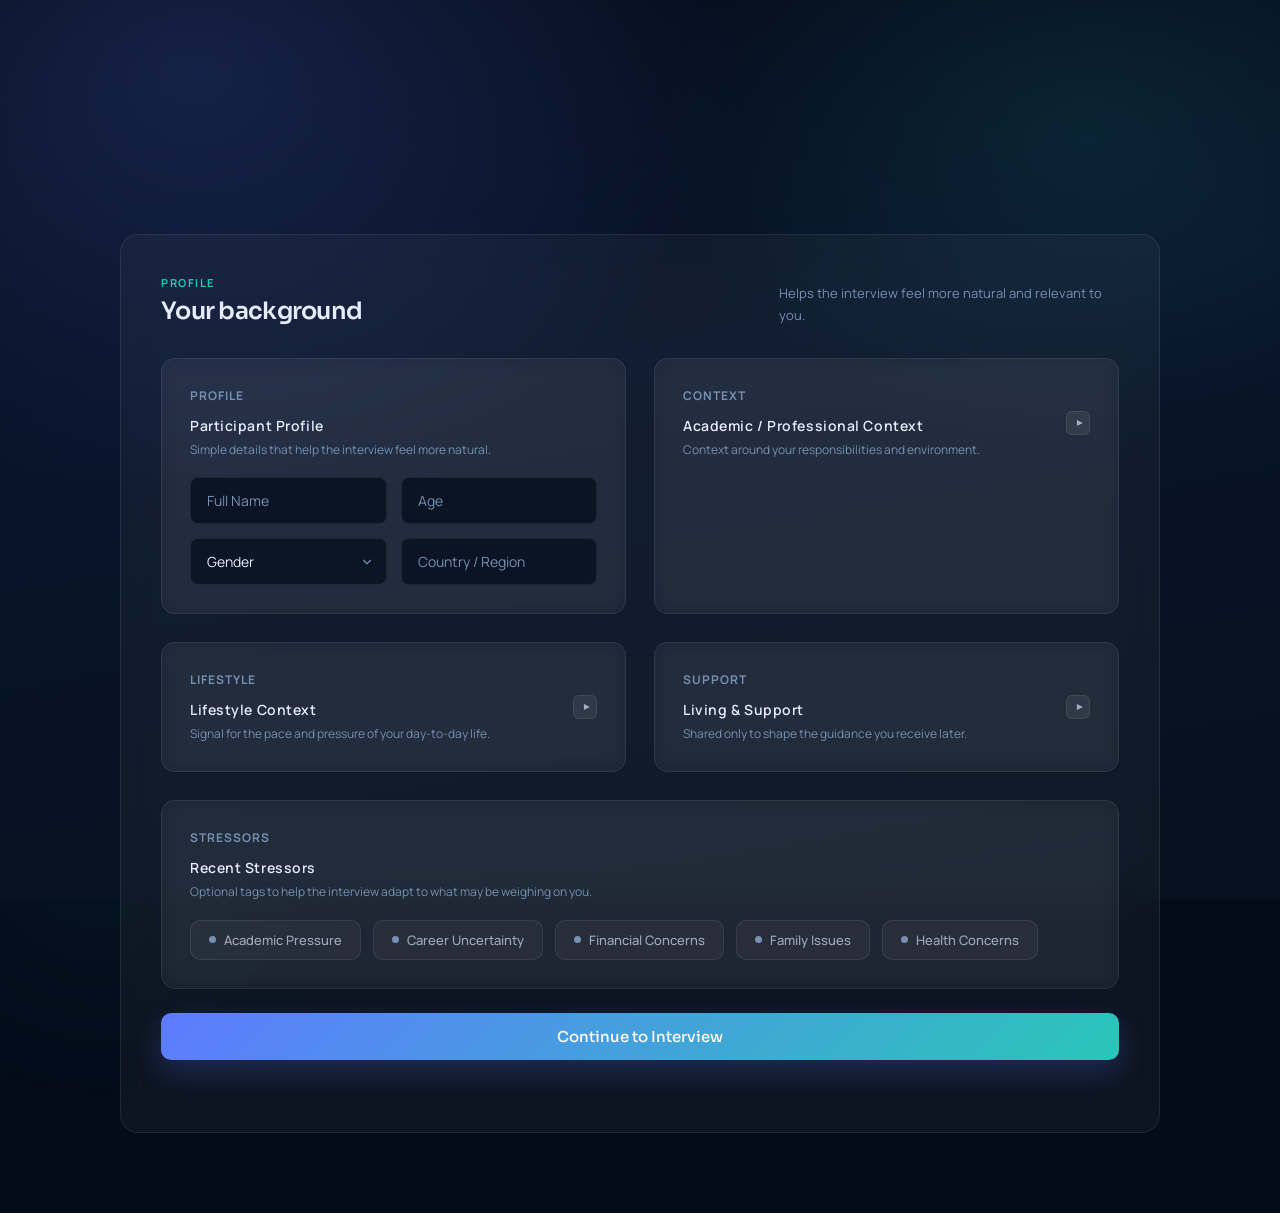
==== commit e0b821c4: "Fixed mode selection and llm selection bugs" ====
--- a/demographic.html
+++ b/demographic.html
@@ -3,7 +3,7 @@
 <head>
     <meta charset="UTF-8">
     <meta name="viewport" content="width=device-width, initial-scale=1.0">
-    <title>Participant Information | MindSpace</title>
+    <title>MindSpace Intake</title>
     <link rel="preconnect" href="https://fonts.googleapis.com">
     <link rel="preconnect" href="https://fonts.gstatic.com" crossorigin>
     <link href="https://fonts.googleapis.com/css2?family=Manrope:wght@400;500;600;700;800&family=Sora:wght@500;600;700&display=swap" rel="stylesheet">
@@ -13,37 +13,28 @@
 <div class="page-shell">
     <div class="page">
         <!-- ─── Hero ─────────────────────────────────────────── -->
-        <header class="hero">
-            <div class="eyebrow">MindSpace Intake</div>
-            <div class="hero-mark">MS</div>
-            <h1>Start with a calmer, more personal screening experience.</h1>
-            <p>
-                Share as much or as little as you like. We use this context to tailor the interview tone,
-                question framing, and final recommendations.
-            </p>
-            <div class="hero-highlights">
-                <span>Private setup</span>
-                <span>Voice-first interview</span>
-                <span>Personalized guidance</span>
-            </div>
+        <header class="hero fade-in">
+            <h1>Session Setup</h1>
+            <p>A few details to personalize your interview. All fields are optional.</p>
         </header>
 
         <!-- ─── Main form ────────────────────────────────────── -->
-        <main class="card">
+        <main class="card fade-in" style="animation-delay:0.06s">
             <div class="card-intro">
                 <div>
-                    <p class="card-kicker">Participant Information</p>
-                    <h2 class="form-title">Build your session profile</h2>
+                    <p class="card-kicker">Profile</p>
+                    <h2 class="form-title">Your background</h2>
                 </div>
-                <p class="subtitle">All fields are optional. Pick the assessment that best matches what you want to explore today.</p>
+                <p class="subtitle">Helps the interview feel more natural and relevant to you.</p>
             </div>
 
             <!-- Two-column card grid -->
             <div class="sections-grid">
 
-                <!-- 1. Participant Profile (always open) -->
+                <!-- 1. Participant Profile -->
                 <section class="section-panel" id="sectionProfile">
                     <div class="section-heading">
+                        <p class="section-label">Profile</p>
                         <h3>Participant Profile</h3>
                         <p>Simple details that help the interview feel more natural.</p>
                     </div>
@@ -61,14 +52,15 @@
                     </div>
                 </section>
 
-                <!-- 2. Academic / Professional (collapsible) -->
+                <!-- 2. Academic / Professional -->
                 <section class="section-panel collapsed" id="sectionAcademic">
                     <button type="button" class="section-toggle" onclick="toggleSection('sectionAcademic')">
                         <div class="section-heading" style="margin-bottom:0">
+                            <p class="section-label">Context</p>
                             <h3>Academic / Professional Context</h3>
                             <p>Context around your responsibilities and environment.</p>
                         </div>
-                        <span class="toggle-icon">▾</span>
+                        <span class="toggle-icon">&#9662;</span>
                     </button>
                     <div class="section-body">
                         <div class="section-body-inner">
@@ -98,14 +90,15 @@
                     </div>
                 </section>
 
-                <!-- 3. Lifestyle (collapsible) -->
+                <!-- 3. Lifestyle -->
                 <section class="section-panel collapsed" id="sectionLifestyle">
                     <button type="button" class="section-toggle" onclick="toggleSection('sectionLifestyle')">
                         <div class="section-heading" style="margin-bottom:0">
+                            <p class="section-label">Lifestyle</p>
                             <h3>Lifestyle Context</h3>
                             <p>Signal for the pace and pressure of your day-to-day life.</p>
                         </div>
-                        <span class="toggle-icon">▾</span>
+                        <span class="toggle-icon">&#9662;</span>
                     </button>
                     <div class="section-body">
                         <div class="section-body-inner">
@@ -136,14 +129,15 @@
                     </div>
                 </section>
 
-                <!-- 4. Living & Support (collapsible) -->
+                <!-- 4. Living & Support -->
                 <section class="section-panel collapsed" id="sectionSupport">
                     <button type="button" class="section-toggle" onclick="toggleSection('sectionSupport')">
                         <div class="section-heading" style="margin-bottom:0">
-                            <h3>Living & Support</h3>
+                            <p class="section-label">Support</p>
+                            <h3>Living &amp; Support</h3>
                             <p>Shared only to shape the guidance you receive later.</p>
                         </div>
-                        <span class="toggle-icon">▾</span>
+                        <span class="toggle-icon">&#9662;</span>
                     </button>
                     <div class="section-body">
                         <div class="section-body-inner">
@@ -169,99 +163,39 @@
                 <!-- 5. Stressors (full width, toggle chips) -->
                 <section class="section-panel full-width" id="sectionStressors">
                     <div class="section-heading">
+                        <p class="section-label">Stressors</p>
                         <h3>Recent Stressors</h3>
                         <p>Optional tags to help the interview adapt to what may be weighing on you.</p>
                     </div>
-                    <div class="stressor-chips">
+                    <div class="stressor-chips" id="stressorChips">
                         <label class="stressor-chip">
                             <input type="checkbox" value="Academic pressure">
                             <span class="chip-dot"></span>
-                            Academic pressure
+                            Academic Pressure
                         </label>
                         <label class="stressor-chip">
                             <input type="checkbox" value="Career uncertainty">
                             <span class="chip-dot"></span>
-                            Career uncertainty
+                            Career Uncertainty
                         </label>
                         <label class="stressor-chip">
                             <input type="checkbox" value="Financial concerns">
                             <span class="chip-dot"></span>
-                            Financial concerns
+                            Financial Concerns
                         </label>
                         <label class="stressor-chip">
                             <input type="checkbox" value="Family issues">
                             <span class="chip-dot"></span>
-                            Family issues
+                            Family Issues
                         </label>
                         <label class="stressor-chip">
                             <input type="checkbox" value="Health concerns">
                             <span class="chip-dot"></span>
-                            Health concerns
-                        </label>
-                    </div>
-                </section>
-
-                <!-- 6. Assessment type (full width, segmented tiles) -->
-                <section class="section-panel full-width assessment-panel">
-                    <div class="section-heading">
-                        <h3>Assessment Type</h3>
-                        <p>Select one track, or run the complete screening for a broader view.</p>
-                    </div>
-                    <div class="assessment-options">
-                        <label class="assessment-option">
-                            <input type="radio" name="assessment_type" value="depression">
-                            <span class="option-card">
-                                <span class="option-topline">Focused track</span>
-                                <span class="option-main">
-                                    <span class="option-icon">D</span>
-                                    <span class="option-copy">
-                                        <span class="option-label">Depression</span>
-                                        <span class="option-desc">PHQ-based mood screening</span>
-                                    </span>
-                                </span>
-                            </span>
-                        </label>
-                        <label class="assessment-option">
-                            <input type="radio" name="assessment_type" value="anxiety">
-                            <span class="option-card">
-                                <span class="option-topline">Focused track</span>
-                                <span class="option-main">
-                                    <span class="option-icon">A</span>
-                                    <span class="option-copy">
-                                        <span class="option-label">Anxiety</span>
-                                        <span class="option-desc">Tension and worry assessment</span>
-                                    </span>
-                                </span>
-                            </span>
-                        </label>
-                        <label class="assessment-option">
-                            <input type="radio" name="assessment_type" value="stress">
-                            <span class="option-card">
-                                <span class="option-topline">Focused track</span>
-                                <span class="option-main">
-                                    <span class="option-icon">S</span>
-                                    <span class="option-copy">
-                                        <span class="option-label">Stress</span>
-                                        <span class="option-desc">Pressure and overload detection</span>
-                                    </span>
-                                </span>
-                            </span>
-                        </label>
-                        <label class="assessment-option">
-                            <input type="radio" name="assessment_type" value="all" checked>
-                            <span class="option-card featured">
-                                <span class="option-topline">Recommended</span>
-                                <span class="option-main">
-                                    <span class="option-icon">MS</span>
-                                    <span class="option-copy">
-                                        <span class="option-label">Complete Assessment</span>
-                                        <span class="option-desc">Depression, anxiety, and stress together</span>
-                                    </span>
-                                </span>
-                            </span>
-                        </label>
-                    </div>
-                </section>
+                            Health Concerns
+                        </label>
+                    </div>
+                </section>
+
 
             </div><!-- /sections-grid -->
 
--- a/demographic.css
+++ b/demographic.css
@@ -3,8 +3,8 @@
 /* ── Design tokens ─────────────────────────────────────────── */
 :root {
     --bg-main: #08142a;
-    --bg-panel: rgba(255,255,255,0.04);
-    --bg-panel-strong: rgba(255,255,255,0.07);
+    --panel-bg: rgba(255,255,255,0.04);
+    --panel-strong: rgba(255,255,255,0.07);
     --border-soft: rgba(255,255,255,0.08);
     --accent-blue: #5e7bff;
     --accent-teal: #2ac6b8;
@@ -22,7 +22,11 @@
 
 /* ── Reset & base ──────────────────────────────────────────── */
 *, *::before, *::after { box-sizing: border-box; margin: 0; padding: 0; }
-html { scroll-behavior: smooth; }
+html {
+    scroll-behavior: smooth;
+    min-height: 100%;
+    background-color: #040c1a;
+}
 
 body {
     min-height: 100vh;
@@ -32,6 +36,7 @@
         radial-gradient(ellipse at 15% 8%, rgba(94,123,255,0.18), transparent 36%),
         radial-gradient(ellipse at 85% 15%, rgba(42,198,184,0.10), transparent 28%),
         linear-gradient(170deg, #040c1a 0%, #08142a 42%, #06101e 100%);
+    background-attachment: fixed;
     overflow-x: hidden;
     -webkit-font-smoothing: antialiased;
 }
@@ -64,24 +69,37 @@
 }
 
 /* ── Page shell ────────────────────────────────────────────── */
-.page-shell { padding: 32px 20px 64px; }
+.page-shell { padding: 48px 24px 80px; }
 .page {
-    max-width: 1100px;
+    max-width: 1040px;
     margin: 0 auto;
+    padding: 0;
     display: grid;
     grid-template-columns: 1fr;
-    gap: 28px;
-}
-
-/* ── Hero ──────────────────────────────────────────────────── */
+    gap: 36px;
+}
+
+/* ── Fade-in animation ─────────────────────────────────────── */
+.fade-in {
+    opacity: 0;
+    transform: translateY(10px);
+    animation: fadeUp 0.35s ease forwards;
+}
+@keyframes fadeUp {
+    from { opacity: 0; transform: translateY(18px); }
+    to   { opacity: 1; transform: translateY(0); }
+}
+
+/* ── Hero / Header ─────────────────────────────────────────── */
 .hero {
     position: relative;
     padding: 36px 32px;
     border-radius: var(--radius-xl);
     border: 1px solid var(--border-soft);
-    background: var(--bg-panel);
+    background: var(--panel-bg);
     backdrop-filter: blur(16px);
     overflow: hidden;
+    margin-bottom: 0;
     animation: fadeUp 0.6s cubic-bezier(0.16,1,0.3,1);
 }
 .hero::before {
@@ -94,37 +112,8 @@
     pointer-events: none;
 }
 
-.eyebrow {
-    display: inline-flex;
-    align-items: center;
-    gap: 8px;
-    padding: 6px 12px;
-    border-radius: 999px;
-    font-size: 11px;
-    font-weight: 700;
-    letter-spacing: 0.14em;
-    text-transform: uppercase;
-    color: var(--accent-teal);
-    background: rgba(42,198,184,0.08);
-    border: 1px solid rgba(42,198,184,0.16);
-}
-
-.hero-mark {
-    width: 52px; height: 52px;
-    margin: 18px 0 16px;
-    border-radius: 14px;
-    display: grid;
-    place-items: center;
-    font-family: 'Sora', sans-serif;
-    font-weight: 700;
-    font-size: 16px;
-    letter-spacing: 0.06em;
-    color: #fff;
-    background: linear-gradient(135deg, var(--accent-blue), var(--accent-teal));
-    box-shadow: 0 12px 28px rgba(94,123,255,0.28);
-}
-
 .hero h1 {
+    position: relative;
     font-family: 'Sora', sans-serif;
     font-size: 32px;
     font-weight: 600;
@@ -136,12 +125,22 @@
 .hero > p {
     position: relative;
     color: var(--text-muted);
-    font-size: 14px;
+    font-size: 16px;
     line-height: 1.7;
     max-width: 640px;
+    opacity: 0.85;
+}
+
+.hero-meta {
+    position: relative;
+    margin-top: 16px;
+    font-size: 13px;
+    color: var(--text-muted);
+    opacity: 0.6;
 }
 
 .hero-highlights {
+    position: relative;
     display: flex;
     flex-wrap: wrap;
     gap: 8px;
@@ -150,26 +149,36 @@
 .hero-highlights span {
     padding: 8px 14px;
     border-radius: 999px;
-    background: var(--bg-panel);
+    background: var(--panel-bg);
     border: 1px solid var(--border-soft);
     color: var(--text-muted);
     font-size: 12px;
     font-weight: 600;
+    transition: all 0.15s ease;
+}
+.hero-highlights span:hover {
+    transform: translateY(-1px);
+    border-color: rgba(255,255,255,0.14);
+}
+
+/* ── Section labels ────────────────────────────────────────── */
+.section-label {
+    font-size: 12px;
+    letter-spacing: 1px;
+    text-transform: uppercase;
+    color: rgba(230,236,255,0.6);
+    margin-bottom: 10px;
+    font-weight: 700;
 }
 
 /* ── Card (main form container) ────────────────────────────── */
 .card {
-    padding: 32px;
+    padding: 40px;
     border-radius: var(--radius-xl);
     border: 1px solid var(--border-soft);
-    background: var(--bg-panel);
+    background: var(--panel-bg);
     backdrop-filter: blur(16px);
     animation: fadeUp 0.75s cubic-bezier(0.16,1,0.3,1) 0.06s both;
-}
-
-@keyframes fadeUp {
-    from { opacity: 0; transform: translateY(18px); }
-    to   { opacity: 1; transform: translateY(0); }
 }
 
 .card-intro {
@@ -177,7 +186,7 @@
     justify-content: space-between;
     gap: 24px;
     align-items: flex-end;
-    margin-bottom: 24px;
+    margin-bottom: 32px;
 }
 .card-kicker {
     color: var(--accent-teal);
@@ -204,16 +213,16 @@
 .sections-grid {
     display: grid;
     grid-template-columns: 1fr 1fr;
-    gap: 16px;
+    gap: 28px;
 }
 
 /* ── Section panels (glass cards) ──────────────────────────── */
 .section-panel {
     position: relative;
-    padding: 20px;
+    padding: 28px;
     border-radius: var(--radius-lg);
     border: 1px solid var(--border-soft);
-    background: var(--bg-panel);
+    background: var(--panel-bg);
     backdrop-filter: blur(10px);
     transition: all 0.2s ease;
     animation: sectionSlide 0.5s ease both;
@@ -249,11 +258,12 @@
     user-select: none;
     margin-bottom: 0;
     padding: 0;
-    background: none;
+    background: transparent !important;
     border: none;
     width: 100%;
     color: inherit;
     font-family: inherit;
+    text-align: left;
 }
 .section-toggle .toggle-icon {
     width: 24px;
@@ -261,7 +271,7 @@
     display: grid;
     place-items: center;
     border-radius: 6px;
-    background: var(--bg-panel-strong);
+    background: var(--panel-strong);
     border: 1px solid var(--border-soft);
     font-size: 12px;
     color: var(--text-muted);
@@ -287,47 +297,56 @@
 
 /* ── Section headings ──────────────────────────────────────── */
 .section-heading {
-    margin-bottom: 14px;
+    margin-bottom: 18px;
 }
 .section-heading h3 {
-    font-size: 13px;
+    font-size: 14px;
     font-weight: 600;
     letter-spacing: 0.04em;
     color: var(--text-main);
-    margin-bottom: 4px;
+    margin-bottom: 6px;
 }
 .section-heading p {
     color: var(--text-dim);
     font-size: 12px;
-    line-height: 1.5;
+    line-height: 1.55;
 }
 
 /* ── Form grid ─────────────────────────────────────────────── */
 .grid {
     display: grid;
     grid-template-columns: repeat(2, 1fr);
-    gap: 12px;
+    gap: 14px;
 }
 
 /* ── Inputs ────────────────────────────────────────────────── */
 input, select {
     width: 100%;
     border: 1px solid var(--border-soft);
-    background: rgba(255,255,255,0.03);
+    background-color: rgba(6, 15, 30, 0.80);
     color: var(--text-main);
-    padding: 12px 14px;
+    padding: 13px 16px;
     border-radius: var(--radius-sm);
     font-size: 14px;
     font-family: inherit;
     font-weight: 400;
     outline: none;
-    transition: all 0.2s ease;
+    transition: all 0.15s ease;
     -webkit-appearance: none;
 }
 input::placeholder { color: var(--text-dim); }
+/* prevent browser autofill white override */
+input:-webkit-autofill,
+input:-webkit-autofill:hover,
+input:-webkit-autofill:focus {
+    -webkit-box-shadow: 0 0 0 1000px rgba(6,15,30,0.9) inset;
+    -webkit-text-fill-color: var(--text-main);
+    caret-color: var(--text-main);
+}
 
 select {
     cursor: pointer;
+    background-color: rgba(6, 15, 30, 0.75);
     background-image: url("data:image/svg+xml,%3Csvg xmlns='http://www.w3.org/2000/svg' width='14' height='14' fill='none' viewBox='0 0 24 24'%3E%3Cpath stroke='%237690b1' stroke-linecap='round' stroke-linejoin='round' stroke-width='2' d='m6 9 6 6 6-6'/%3E%3C/svg%3E");
     background-repeat: no-repeat;
     background-position: right 12px center;
@@ -350,24 +369,26 @@
 .stressor-chips {
     display: flex;
     flex-wrap: wrap;
-    gap: 10px;
+    gap: 12px;
 }
 .stressor-chip {
     position: relative;
     display: inline-flex;
-    align-items: center;
-    gap: 6px;
-    padding: 10px 16px;
-    border-radius: 20px;
-    background: var(--bg-panel);
+    align-items: flex-start;
+    gap: 8px;
+    padding: 10px 18px;
+    border-radius: 10px;
+    background: var(--panel-bg);
     border: 1px solid var(--border-soft);
     color: var(--text-muted);
     font-size: 13px;
     font-weight: 500;
+    line-height: 1.4;
     cursor: pointer;
-    transition: all 0.2s ease;
+    transition: all 0.15s ease;
     -webkit-user-select: none;
     user-select: none;
+    white-space: nowrap;
 }
 .stressor-chip input[type="checkbox"] {
     position: absolute;
@@ -388,11 +409,14 @@
     color: var(--text-main);
 }
 .stressor-chip .chip-dot {
-    width: 6px;
-    height: 6px;
+    width: 7px;
+    height: 7px;
     border-radius: 50%;
     background: var(--text-dim);
-    transition: background 0.2s ease;
+    flex-shrink: 0;
+    align-self: flex-start;
+    margin-top: 5px;
+    transition: background 0.15s ease;
 }
 .stressor-chip.active .chip-dot,
 .stressor-chip:has(input:checked) .chip-dot {
@@ -413,11 +437,11 @@
     flex-direction: column;
     gap: 12px;
     padding: 16px;
-    border-radius: var(--radius-lg);
-    border: 1px solid var(--border-soft);
-    background: var(--bg-panel);
+    border-radius: 12px;
+    border: 1px solid var(--border-soft);
+    background: var(--panel-bg);
     cursor: pointer;
-    transition: all 0.2s ease;
+    transition: all 0.15s ease;
 }
 .option-card::before {
     content: '';
@@ -426,7 +450,7 @@
     width: 16px; height: 16px;
     border-radius: 50%;
     border: 1.5px solid rgba(255,255,255,0.2);
-    transition: all 0.2s ease;
+    transition: all 0.15s ease;
 }
 .option-card::after {
     content: '';
@@ -436,7 +460,7 @@
     border-radius: 50%;
     background: transparent;
     transform: scale(0);
-    transition: all 0.2s ease;
+    transition: all 0.15s ease;
 }
 
 .option-card:hover {
@@ -501,13 +525,78 @@
     line-height: 1.45;
 }
 
-/* featured card subtle accent  */
+/* featured card subtle accent */
 .option-card.featured .option-topline { color: var(--accent-blue); }
+
+/* ── LLM Engine selector ──────────────────────────────────── */
+.llm-options {
+    display: grid;
+    grid-template-columns: 1fr 1fr;
+    gap: 12px;
+}
+.llm-option { position: relative; }
+.llm-option input[type="radio"] {
+    position: absolute;
+    opacity: 0;
+    width: 0; height: 0;
+}
+.llm-option-card {
+    display: flex;
+    align-items: center;
+    gap: 12px;
+    padding: 16px;
+    border-radius: 12px;
+    border: 1px solid var(--border-soft);
+    background: var(--panel-bg);
+    cursor: pointer;
+    transition: all 0.15s ease;
+}
+.llm-option input[type="radio"]:checked + .llm-option-card {
+    border-color: var(--accent-blue);
+    background: rgba(94,123,255,0.15);
+    box-shadow: 0 0 0 1px rgba(94,123,255,0.2);
+}
+.llm-option-card:hover:not(.disabled) {
+    transform: translateY(-2px);
+    border-color: rgba(255,255,255,0.16);
+    background: rgba(255,255,255,0.04);
+    box-shadow: 0 8px 24px rgba(0,0,0,0.2);
+}
+.llm-option-card.disabled {
+    opacity: 0.3;
+    cursor: not-allowed;
+    pointer-events: none;
+}
+.llm-option-icon {
+    width: 40px; height: 40px;
+    border-radius: 10px;
+    display: grid;
+    place-items: center;
+    background: linear-gradient(135deg, rgba(94,123,255,0.22), rgba(42,198,184,0.14));
+    border: 1px solid var(--border-soft);
+    font-size: 18px;
+    flex-shrink: 0;
+}
+.llm-option-info {
+    display: flex;
+    flex-direction: column;
+    gap: 2px;
+}
+.llm-option-label { font-size: 14px; font-weight: 600; color: var(--text-main); }
+.llm-option-desc { font-size: 12px; color: var(--text-dim); }
+.llm-status-dot {
+    display: inline-block;
+    width: 6px; height: 6px;
+    border-radius: 50%;
+    margin-right: 4px;
+}
+.llm-status-dot.ready { background: var(--success); }
+.llm-status-dot.unavailable { background: var(--danger); }
 
 /* ── Primary button ────────────────────────────────────────── */
 .primary-btn {
     width: 100%;
-    margin-top: 16px;
+    margin-top: 24px;
     padding: 14px 26px;
     border: none;
     border-radius: var(--radius-md);
@@ -517,7 +606,7 @@
     color: #fff;
     background: linear-gradient(135deg, #5e7bff, #2ac6b8);
     cursor: pointer;
-    transition: all 0.2s ease;
+    transition: all 0.15s ease;
     box-shadow: 0 12px 28px rgba(94,123,255,0.22);
 }
 .primary-btn:hover {
@@ -589,17 +678,21 @@
 @media (max-width: 900px) {
     .sections-grid {
         grid-template-columns: 1fr;
+        gap: 20px;
     }
     .section-panel.full-width {
         grid-column: 1;
     }
+    .llm-options {
+        grid-template-columns: 1fr;
+    }
 }
 
 @media (max-width: 680px) {
-    .page-shell { padding: 18px 12px 40px; }
-    .hero { padding: 24px 20px; }
+    .page-shell { padding: 20px 14px 48px; }
+    .hero { padding: 28px 22px; }
     .hero h1 { font-size: 24px; }
-    .card { padding: 20px 16px; }
+    .card { padding: 24px 18px; }
     .card-intro {
         flex-direction: column;
         align-items: flex-start;
@@ -612,4 +705,6 @@
         grid-template-columns: 1fr;
     }
     .form-title { font-size: 20px; }
-}
+    .stressor-chips { gap: 10px; }
+    .stressor-chip { white-space: normal; }
+}
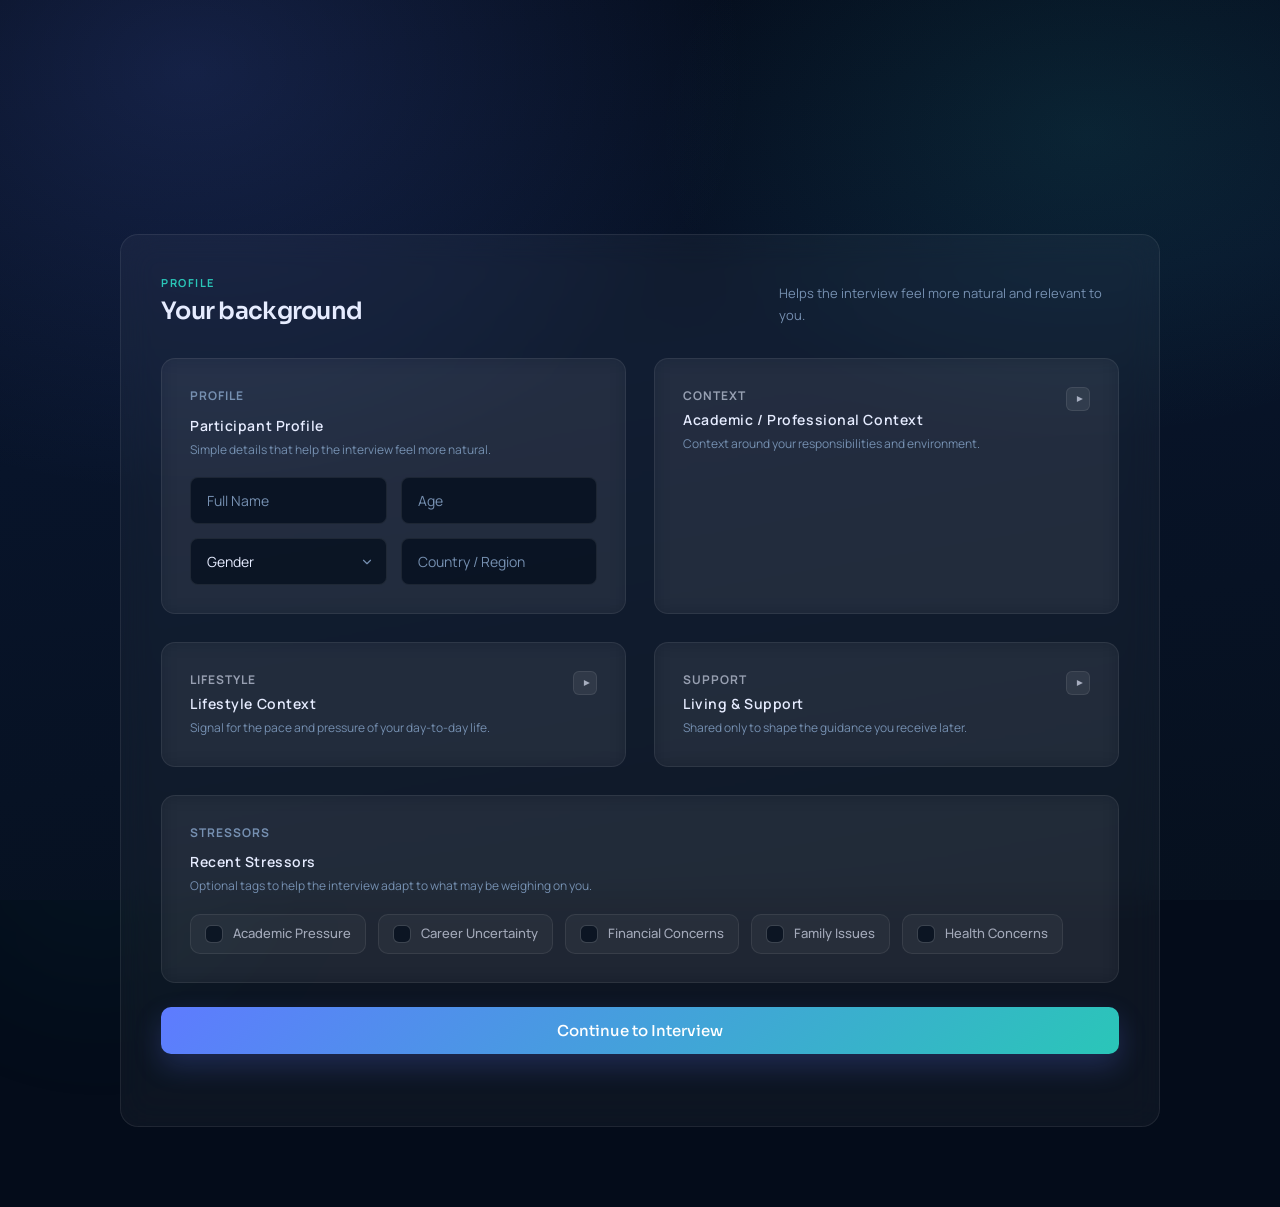
==== commit ebefd539: "Fixed front end bugs on the demographic page" ====
--- a/demographic.html
+++ b/demographic.html
@@ -54,15 +54,15 @@
 
                 <!-- 2. Academic / Professional -->
                 <section class="section-panel collapsed" id="sectionAcademic">
-                    <button type="button" class="section-toggle" onclick="toggleSection('sectionAcademic')">
-                        <div class="section-heading" style="margin-bottom:0">
-                            <p class="section-label">Context</p>
-                            <h3>Academic / Professional Context</h3>
-                            <p>Context around your responsibilities and environment.</p>
-                        </div>
-                        <span class="toggle-icon">&#9662;</span>
+                    <button type="button" class="section-toggle" onclick="toggleSection('sectionAcademic')" aria-expanded="false" aria-controls="sectionAcademicBody">
+                        <span class="section-toggle-copy">
+                            <span class="section-label">Context</span>
+                            <span class="section-title">Academic / Professional Context</span>
+                            <span class="section-description">Context around your responsibilities and environment.</span>
+                        </span>
+                        <span class="toggle-icon" aria-hidden="true">&#9662;</span>
                     </button>
-                    <div class="section-body">
+                    <div class="section-body" id="sectionAcademicBody">
                         <div class="section-body-inner">
                             <div class="grid" style="margin-top:14px">
                                 <select id="role">
@@ -92,15 +92,15 @@
 
                 <!-- 3. Lifestyle -->
                 <section class="section-panel collapsed" id="sectionLifestyle">
-                    <button type="button" class="section-toggle" onclick="toggleSection('sectionLifestyle')">
-                        <div class="section-heading" style="margin-bottom:0">
-                            <p class="section-label">Lifestyle</p>
-                            <h3>Lifestyle Context</h3>
-                            <p>Signal for the pace and pressure of your day-to-day life.</p>
-                        </div>
-                        <span class="toggle-icon">&#9662;</span>
+                    <button type="button" class="section-toggle" onclick="toggleSection('sectionLifestyle')" aria-expanded="false" aria-controls="sectionLifestyleBody">
+                        <span class="section-toggle-copy">
+                            <span class="section-label">Lifestyle</span>
+                            <span class="section-title">Lifestyle Context</span>
+                            <span class="section-description">Signal for the pace and pressure of your day-to-day life.</span>
+                        </span>
+                        <span class="toggle-icon" aria-hidden="true">&#9662;</span>
                     </button>
-                    <div class="section-body">
+                    <div class="section-body" id="sectionLifestyleBody">
                         <div class="section-body-inner">
                             <div class="grid" style="margin-top:14px">
                                 <select id="sleep_duration">
@@ -131,15 +131,15 @@
 
                 <!-- 4. Living & Support -->
                 <section class="section-panel collapsed" id="sectionSupport">
-                    <button type="button" class="section-toggle" onclick="toggleSection('sectionSupport')">
-                        <div class="section-heading" style="margin-bottom:0">
-                            <p class="section-label">Support</p>
-                            <h3>Living &amp; Support</h3>
-                            <p>Shared only to shape the guidance you receive later.</p>
-                        </div>
-                        <span class="toggle-icon">&#9662;</span>
+                    <button type="button" class="section-toggle" onclick="toggleSection('sectionSupport')" aria-expanded="false" aria-controls="sectionSupportBody">
+                        <span class="section-toggle-copy">
+                            <span class="section-label">Support</span>
+                            <span class="section-title">Living &amp; Support</span>
+                            <span class="section-description">Shared only to shape the guidance you receive later.</span>
+                        </span>
+                        <span class="toggle-icon" aria-hidden="true">&#9662;</span>
                     </button>
-                    <div class="section-body">
+                    <div class="section-body" id="sectionSupportBody">
                         <div class="section-body-inner">
                             <div class="grid" style="margin-top:14px">
                                 <select id="living_situation">
@@ -170,28 +170,28 @@
                     <div class="stressor-chips" id="stressorChips">
                         <label class="stressor-chip">
                             <input type="checkbox" value="Academic pressure">
-                            <span class="chip-dot"></span>
-                            Academic Pressure
+                            <span class="chip-check" aria-hidden="true"></span>
+                            <span class="chip-text">Academic Pressure</span>
                         </label>
                         <label class="stressor-chip">
                             <input type="checkbox" value="Career uncertainty">
-                            <span class="chip-dot"></span>
-                            Career Uncertainty
+                            <span class="chip-check" aria-hidden="true"></span>
+                            <span class="chip-text">Career Uncertainty</span>
                         </label>
                         <label class="stressor-chip">
                             <input type="checkbox" value="Financial concerns">
-                            <span class="chip-dot"></span>
-                            Financial Concerns
+                            <span class="chip-check" aria-hidden="true"></span>
+                            <span class="chip-text">Financial Concerns</span>
                         </label>
                         <label class="stressor-chip">
                             <input type="checkbox" value="Family issues">
-                            <span class="chip-dot"></span>
-                            Family Issues
+                            <span class="chip-check" aria-hidden="true"></span>
+                            <span class="chip-text">Family Issues</span>
                         </label>
                         <label class="stressor-chip">
                             <input type="checkbox" value="Health concerns">
-                            <span class="chip-dot"></span>
-                            Health Concerns
+                            <span class="chip-check" aria-hidden="true"></span>
+                            <span class="chip-text">Health Concerns</span>
                         </label>
                     </div>
                 </section>
--- a/demographic.css
+++ b/demographic.css
@@ -252,18 +252,38 @@
 .section-toggle {
     display: flex;
     justify-content: space-between;
-    align-items: center;
+    align-items: flex-start;
     cursor: pointer;
     -webkit-user-select: none;
     user-select: none;
     margin-bottom: 0;
     padding: 0;
-    background: transparent !important;
+    background: transparent;
     border: none;
     width: 100%;
     color: inherit;
     font-family: inherit;
     text-align: left;
+}
+.section-toggle-copy {
+    display: flex;
+    flex-direction: column;
+    gap: 6px;
+    min-width: 0;
+}
+.section-toggle-copy .section-label {
+    margin-bottom: 0;
+}
+.section-title {
+    font-size: 14px;
+    font-weight: 600;
+    letter-spacing: 0.04em;
+    color: var(--text-main);
+}
+.section-description {
+    color: var(--text-dim);
+    font-size: 12px;
+    line-height: 1.55;
 }
 .section-toggle .toggle-icon {
     width: 24px;
@@ -374,9 +394,9 @@
 .stressor-chip {
     position: relative;
     display: inline-flex;
-    align-items: flex-start;
-    gap: 8px;
-    padding: 10px 18px;
+    align-items: center;
+    gap: 10px;
+    padding: 10px 14px;
     border-radius: 10px;
     background: var(--panel-bg);
     border: 1px solid var(--border-soft);
@@ -393,9 +413,10 @@
 .stressor-chip input[type="checkbox"] {
     position: absolute;
     opacity: 0;
-    width: 0;
-    height: 0;
-    pointer-events: none;
+    inset: 0;
+    width: 100%;
+    height: 100%;
+    cursor: pointer;
 }
 .stressor-chip:hover {
     transform: translateY(-1px);
@@ -408,19 +429,40 @@
     border-color: rgba(120,160,255,0.5);
     color: var(--text-main);
 }
-.stressor-chip .chip-dot {
-    width: 7px;
-    height: 7px;
-    border-radius: 50%;
-    background: var(--text-dim);
+.stressor-chip .chip-check {
+    width: 18px;
+    height: 18px;
+    border-radius: 6px;
+    border: 1px solid rgba(255,255,255,0.2);
+    background: rgba(6, 15, 30, 0.75);
     flex-shrink: 0;
-    align-self: flex-start;
-    margin-top: 5px;
-    transition: background 0.15s ease;
-}
-.stressor-chip.active .chip-dot,
-.stressor-chip:has(input:checked) .chip-dot {
-    background: var(--accent-blue);
+    display: inline-flex;
+    align-items: center;
+    justify-content: center;
+    transition: all 0.15s ease;
+}
+.stressor-chip .chip-check::after {
+    content: '';
+    width: 8px;
+    height: 4px;
+    border-left: 2px solid transparent;
+    border-bottom: 2px solid transparent;
+    transform: rotate(-45deg) translateY(-1px);
+    opacity: 0;
+    transition: opacity 0.15s ease, border-color 0.15s ease;
+}
+.stressor-chip .chip-text {
+    line-height: 1.35;
+}
+.stressor-chip.active .chip-check,
+.stressor-chip:has(input:checked) .chip-check {
+    border-color: rgba(120,160,255,0.7);
+    background: rgba(94,123,255,0.22);
+}
+.stressor-chip.active .chip-check::after,
+.stressor-chip:has(input:checked) .chip-check::after {
+    opacity: 1;
+    border-color: var(--text-main);
 }
 
 /* ── Assessment segmented tiles ────────────────────────────── */
@@ -706,5 +748,8 @@
     }
     .form-title { font-size: 20px; }
     .stressor-chips { gap: 10px; }
-    .stressor-chip { white-space: normal; }
-}
+    .stressor-chip {
+        width: 100%;
+        white-space: normal;
+    }
+}
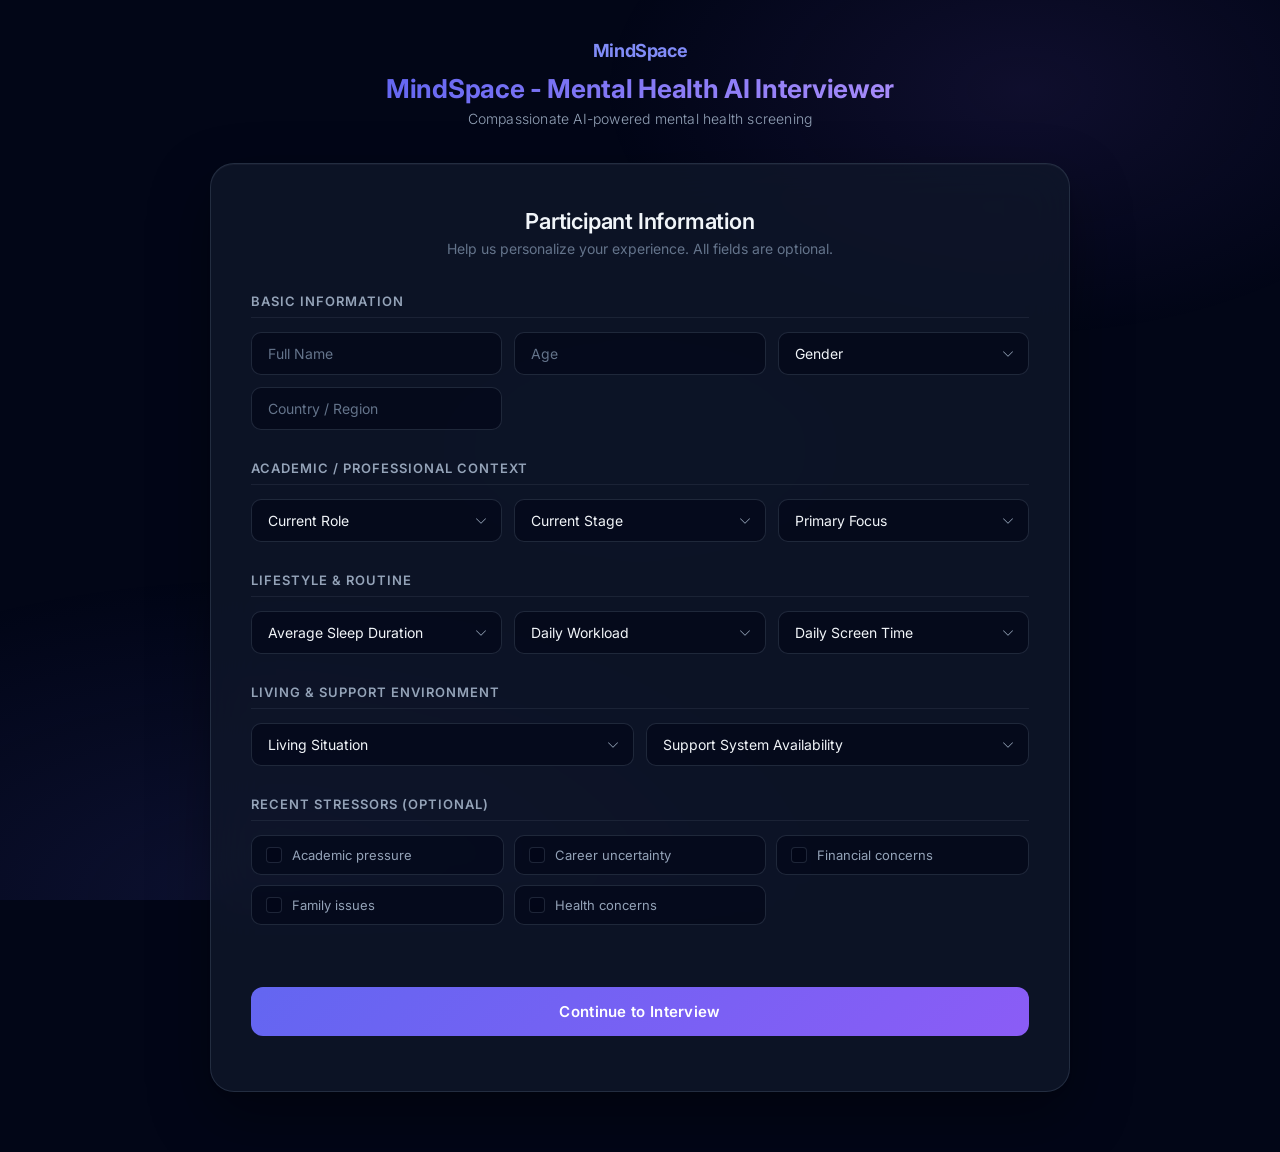
==== commit ad994ed2: "fixed demographic page ui" ====
--- a/demographic.html
+++ b/demographic.html
@@ -3,214 +3,132 @@
 <head>
     <meta charset="UTF-8">
     <meta name="viewport" content="width=device-width, initial-scale=1.0">
-    <title>MindSpace Intake</title>
-    <link rel="preconnect" href="https://fonts.googleapis.com">
-    <link rel="preconnect" href="https://fonts.gstatic.com" crossorigin>
-    <link href="https://fonts.googleapis.com/css2?family=Manrope:wght@400;500;600;700;800&family=Sora:wght@500;600;700&display=swap" rel="stylesheet">
+    <title>Participant Information | MindSpace</title>
+    <link href="https://fonts.googleapis.com/css2?family=Inter:wght@300;400;500;600;700&display=swap" rel="stylesheet">
     <link rel="stylesheet" href="/demographic.css">
 </head>
 <body>
-<div class="page-shell">
-    <div class="page">
-        <!-- ─── Hero ─────────────────────────────────────────── -->
-        <header class="hero fade-in">
-            <h1>Session Setup</h1>
-            <p>A few details to personalize your interview. All fields are optional.</p>
-        </header>
+<div class="page">
+    <div class="hero">
+        <div class="brain">MindSpace</div>
+        <h1>MindSpace - Mental Health AI Interviewer</h1>
+        <p>Compassionate AI-powered mental health screening</p>
+    </div>
 
-        <!-- ─── Main form ────────────────────────────────────── -->
-        <main class="card fade-in" style="animation-delay:0.06s">
-            <div class="card-intro">
-                <div>
-                    <p class="card-kicker">Profile</p>
-                    <h2 class="form-title">Your background</h2>
-                </div>
-                <p class="subtitle">Helps the interview feel more natural and relevant to you.</p>
+    <div class="card">
+        <h2 class="form-title">Participant Information</h2>
+        <p class="subtitle">Help us personalize your experience. All fields are optional.</p>
+
+        <section>
+            <h3>Basic Information</h3>
+            <div class="grid">
+                <input type="text" id="name" placeholder="Full Name">
+                <input type="number" id="age" placeholder="Age">
+                <select id="gender">
+                    <option value="" selected disabled>Gender</option>
+                    <option value="Male">Male</option>
+                    <option value="Female">Female</option>
+                    <option value="Non-binary">Non-binary</option>
+                    <option value="Prefer not to say">Prefer not to say</option>
+                </select>
+                <input type="text" id="country" placeholder="Country / Region">
             </div>
+        </section>
 
-            <!-- Two-column card grid -->
-            <div class="sections-grid">
+        <section>
+            <h3>Academic / Professional Context</h3>
+            <div class="grid">
+                <select id="role">
+                    <option value="" selected disabled>Current Role</option>
+                    <option value="Undergraduate Student">Undergraduate Student</option>
+                    <option value="Postgraduate Student">Postgraduate Student</option>
+                    <option value="Working Professional">Working Professional</option>
+                    <option value="Other">Other</option>
+                </select>
+                <select id="stage">
+                    <option value="" selected disabled>Current Stage</option>
+                    <option value="Early Stage">Early Stage</option>
+                    <option value="Mid Stage">Mid Stage</option>
+                    <option value="Final Year">Final Year</option>
+                </select>
+                <select id="focus">
+                    <option value="" selected disabled>Primary Focus</option>
+                    <option value="Academics">Academics</option>
+                    <option value="Research">Research</option>
+                    <option value="Job / Internship Search">Job / Internship Search</option>
+                    <option value="Competitive Exams">Competitive Exams</option>
+                </select>
+            </div>
+        </section>
 
-                <!-- 1. Participant Profile -->
-                <section class="section-panel" id="sectionProfile">
-                    <div class="section-heading">
-                        <p class="section-label">Profile</p>
-                        <h3>Participant Profile</h3>
-                        <p>Simple details that help the interview feel more natural.</p>
-                    </div>
-                    <div class="grid">
-                        <input type="text" id="name" placeholder="Full Name">
-                        <input type="number" id="age" placeholder="Age">
-                        <select id="gender">
-                            <option value="" selected disabled>Gender</option>
-                            <option value="Male">Male</option>
-                            <option value="Female">Female</option>
-                            <option value="Non-binary">Non-binary</option>
-                            <option value="Prefer not to say">Prefer not to say</option>
-                        </select>
-                        <input type="text" id="country" placeholder="Country / Region">
-                    </div>
-                </section>
+        <section>
+            <h3>Lifestyle &amp; Routine</h3>
+            <div class="grid">
+                <select id="sleep_duration">
+                    <option value="" selected disabled>Average Sleep Duration</option>
+                    <option value="< 5 hours">&lt; 5 hours</option>
+                    <option value="5-6 hours">5-6 hours</option>
+                    <option value="6-7 hours">6-7 hours</option>
+                    <option value="7+ hours">7+ hours</option>
+                </select>
+                <select id="workload">
+                    <option value="" selected disabled>Daily Workload</option>
+                    <option value="Low">Low</option>
+                    <option value="Moderate">Moderate</option>
+                    <option value="High">High</option>
+                    <option value="Very High">Very High</option>
+                </select>
+                <select id="screen_time">
+                    <option value="" selected disabled>Daily Screen Time</option>
+                    <option value="< 4 hours">&lt; 4 hours</option>
+                    <option value="4-6 hours">4-6 hours</option>
+                    <option value="6-8 hours">6-8 hours</option>
+                    <option value="8+ hours">8+ hours</option>
+                </select>
+            </div>
+        </section>
 
-                <!-- 2. Academic / Professional -->
-                <section class="section-panel collapsed" id="sectionAcademic">
-                    <button type="button" class="section-toggle" onclick="toggleSection('sectionAcademic')" aria-expanded="false" aria-controls="sectionAcademicBody">
-                        <span class="section-toggle-copy">
-                            <span class="section-label">Context</span>
-                            <span class="section-title">Academic / Professional Context</span>
-                            <span class="section-description">Context around your responsibilities and environment.</span>
-                        </span>
-                        <span class="toggle-icon" aria-hidden="true">&#9662;</span>
-                    </button>
-                    <div class="section-body" id="sectionAcademicBody">
-                        <div class="section-body-inner">
-                            <div class="grid" style="margin-top:14px">
-                                <select id="role">
-                                    <option value="" selected disabled>Current Role</option>
-                                    <option value="Undergraduate Student">Undergraduate Student</option>
-                                    <option value="Postgraduate Student">Postgraduate Student</option>
-                                    <option value="Working Professional">Working Professional</option>
-                                    <option value="Other">Other</option>
-                                </select>
-                                <select id="stage">
-                                    <option value="" selected disabled>Current Stage</option>
-                                    <option value="Early Stage">Early Stage</option>
-                                    <option value="Mid Stage">Mid Stage</option>
-                                    <option value="Final Year">Final Year</option>
-                                </select>
-                                <select id="focus">
-                                    <option value="" selected disabled>Primary Focus</option>
-                                    <option value="Academics">Academics</option>
-                                    <option value="Research">Research</option>
-                                    <option value="Job / Internship Search">Job / Internship Search</option>
-                                    <option value="Competitive Exams">Competitive Exams</option>
-                                </select>
-                            </div>
-                        </div>
-                    </div>
-                </section>
+        <section>
+            <h3>Living &amp; Support Environment</h3>
+            <div class="grid">
+                <select id="living_situation">
+                    <option value="" selected disabled>Living Situation</option>
+                    <option value="With Family">With Family</option>
+                    <option value="Hostel">Hostel</option>
+                    <option value="Alone">Alone</option>
+                    <option value="Shared Accommodation">Shared Accommodation</option>
+                </select>
+                <select id="support_system">
+                    <option value="" selected disabled>Support System Availability</option>
+                    <option value="Strong">Strong</option>
+                    <option value="Moderate">Moderate</option>
+                    <option value="Limited">Limited</option>
+                </select>
+            </div>
+        </section>
 
-                <!-- 3. Lifestyle -->
-                <section class="section-panel collapsed" id="sectionLifestyle">
-                    <button type="button" class="section-toggle" onclick="toggleSection('sectionLifestyle')" aria-expanded="false" aria-controls="sectionLifestyleBody">
-                        <span class="section-toggle-copy">
-                            <span class="section-label">Lifestyle</span>
-                            <span class="section-title">Lifestyle Context</span>
-                            <span class="section-description">Signal for the pace and pressure of your day-to-day life.</span>
-                        </span>
-                        <span class="toggle-icon" aria-hidden="true">&#9662;</span>
-                    </button>
-                    <div class="section-body" id="sectionLifestyleBody">
-                        <div class="section-body-inner">
-                            <div class="grid" style="margin-top:14px">
-                                <select id="sleep_duration">
-                                    <option value="" selected disabled>Average Sleep Duration</option>
-                                    <option value="< 5 hours">&lt; 5 hours</option>
-                                    <option value="5-6 hours">5-6 hours</option>
-                                    <option value="6-7 hours">6-7 hours</option>
-                                    <option value="7+ hours">7+ hours</option>
-                                </select>
-                                <select id="workload">
-                                    <option value="" selected disabled>Daily Workload</option>
-                                    <option value="Low">Low</option>
-                                    <option value="Moderate">Moderate</option>
-                                    <option value="High">High</option>
-                                    <option value="Very High">Very High</option>
-                                </select>
-                                <select id="screen_time">
-                                    <option value="" selected disabled>Daily Screen Time</option>
-                                    <option value="< 4 hours">&lt; 4 hours</option>
-                                    <option value="4-6 hours">4-6 hours</option>
-                                    <option value="6-8 hours">6-8 hours</option>
-                                    <option value="8+ hours">8+ hours</option>
-                                </select>
-                            </div>
-                        </div>
-                    </div>
-                </section>
+        <section>
+            <h3>Recent Stressors (Optional)</h3>
+            <div class="checkboxes">
+                <label><input type="checkbox" value="Academic pressure"> Academic pressure</label>
+                <label><input type="checkbox" value="Career uncertainty"> Career uncertainty</label>
+                <label><input type="checkbox" value="Financial concerns"> Financial concerns</label>
+                <label><input type="checkbox" value="Family issues"> Family issues</label>
+                <label><input type="checkbox" value="Health concerns"> Health concerns</label>
+            </div>
+        </section>
 
-                <!-- 4. Living & Support -->
-                <section class="section-panel collapsed" id="sectionSupport">
-                    <button type="button" class="section-toggle" onclick="toggleSection('sectionSupport')" aria-expanded="false" aria-controls="sectionSupportBody">
-                        <span class="section-toggle-copy">
-                            <span class="section-label">Support</span>
-                            <span class="section-title">Living &amp; Support</span>
-                            <span class="section-description">Shared only to shape the guidance you receive later.</span>
-                        </span>
-                        <span class="toggle-icon" aria-hidden="true">&#9662;</span>
-                    </button>
-                    <div class="section-body" id="sectionSupportBody">
-                        <div class="section-body-inner">
-                            <div class="grid" style="margin-top:14px">
-                                <select id="living_situation">
-                                    <option value="" selected disabled>Living Situation</option>
-                                    <option value="With Family">With Family</option>
-                                    <option value="Hostel">Hostel</option>
-                                    <option value="Alone">Alone</option>
-                                    <option value="Shared Accommodation">Shared Accommodation</option>
-                                </select>
-                                <select id="support_system">
-                                    <option value="" selected disabled>Support System Availability</option>
-                                    <option value="Strong">Strong</option>
-                                    <option value="Moderate">Moderate</option>
-                                    <option value="Limited">Limited</option>
-                                </select>
-                            </div>
-                        </div>
-                    </div>
-                </section>
+        <button class="primary-btn" onclick="continueInterview()">
+            Continue to Interview
+        </button>
 
-                <!-- 5. Stressors (full width, toggle chips) -->
-                <section class="section-panel full-width" id="sectionStressors">
-                    <div class="section-heading">
-                        <p class="section-label">Stressors</p>
-                        <h3>Recent Stressors</h3>
-                        <p>Optional tags to help the interview adapt to what may be weighing on you.</p>
-                    </div>
-                    <div class="stressor-chips" id="stressorChips">
-                        <label class="stressor-chip">
-                            <input type="checkbox" value="Academic pressure">
-                            <span class="chip-check" aria-hidden="true"></span>
-                            <span class="chip-text">Academic Pressure</span>
-                        </label>
-                        <label class="stressor-chip">
-                            <input type="checkbox" value="Career uncertainty">
-                            <span class="chip-check" aria-hidden="true"></span>
-                            <span class="chip-text">Career Uncertainty</span>
-                        </label>
-                        <label class="stressor-chip">
-                            <input type="checkbox" value="Financial concerns">
-                            <span class="chip-check" aria-hidden="true"></span>
-                            <span class="chip-text">Financial Concerns</span>
-                        </label>
-                        <label class="stressor-chip">
-                            <input type="checkbox" value="Family issues">
-                            <span class="chip-check" aria-hidden="true"></span>
-                            <span class="chip-text">Family Issues</span>
-                        </label>
-                        <label class="stressor-chip">
-                            <input type="checkbox" value="Health concerns">
-                            <span class="chip-check" aria-hidden="true"></span>
-                            <span class="chip-text">Health Concerns</span>
-                        </label>
-                    </div>
-                </section>
-
-
-            </div><!-- /sections-grid -->
-
-            <button class="primary-btn" onclick="continueInterview()">
-                Continue to Interview
-            </button>
-
-            <p id="statusMessage"></p>
-        </main>
+        <p id="statusMessage"></p>
     </div>
 </div>
 
 <div class="page-transition" id="pageTransition">
     <div class="transition-spinner"></div>
-    <span class="transition-text">Preparing your interview space...</span>
+    <span class="transition-text">Setting up your personalized interview...</span>
 </div>
 
 <script src="/demographic.js"></script>
--- a/demographic.css
+++ b/demographic.css
@@ -1,755 +1,399 @@
-@import url('https://fonts.googleapis.com/css2?family=Manrope:wght@400;500;600;700;800&family=Sora:wght@500;600;700&display=swap');
-
-/* ── Design tokens ─────────────────────────────────────────── */
+@import url('https://fonts.googleapis.com/css2?family=Inter:wght@300;400;500;600;700&display=swap');
+
 :root {
-    --bg-main: #08142a;
-    --panel-bg: rgba(255,255,255,0.04);
-    --panel-strong: rgba(255,255,255,0.07);
-    --border-soft: rgba(255,255,255,0.08);
-    --accent-blue: #5e7bff;
-    --accent-teal: #2ac6b8;
-    --text-main: #e6ecff;
-    --text-muted: rgba(230,236,255,0.65);
-    --text-dim: #7690b1;
-    --success: #41d6a4;
-    --danger: #ff6f7a;
-    --warning: #f3ba64;
-    --radius-xl: 18px;
-    --radius-lg: 14px;
-    --radius-md: 10px;
-    --radius-sm: 8px;
-}
-
-/* ── Reset & base ──────────────────────────────────────────── */
-*, *::before, *::after { box-sizing: border-box; margin: 0; padding: 0; }
-html {
-    scroll-behavior: smooth;
-    min-height: 100%;
-    background-color: #040c1a;
+    --primary: #6366f1;
+    --primary-hover: #818cf8;
+    --secondary: #8b5cf6;
+    --accent: #a78bfa;
+    --bg-base: #020617;
+    --bg-surface: #0f172a;
+    --bg-card: rgba(15, 23, 42, 0.8);
+    --bg-input: rgba(2, 6, 23, 0.6);
+    --border: rgba(71, 85, 105, 0.4);
+    --border-focus: rgba(99, 102, 241, 0.6);
+    --text: #f1f5f9;
+    --text-muted: #94a3b8;
+    --text-dim: #64748b;
+    --success: #10b981;
+}
+
+* {
+    box-sizing: border-box;
+    font-family: 'Inter', -apple-system, BlinkMacSystemFont, sans-serif;
+    margin: 0;
+    padding: 0;
 }
 
 body {
+    background: var(--bg-base);
+    color: var(--text);
     min-height: 100vh;
-    font-family: 'Manrope', sans-serif;
-    color: var(--text-main);
-    background:
-        radial-gradient(ellipse at 15% 8%, rgba(94,123,255,0.18), transparent 36%),
-        radial-gradient(ellipse at 85% 15%, rgba(42,198,184,0.10), transparent 28%),
-        linear-gradient(170deg, #040c1a 0%, #08142a 42%, #06101e 100%);
-    background-attachment: fixed;
     overflow-x: hidden;
-    -webkit-font-smoothing: antialiased;
-}
-
-/* ambient glow orbs */
-body::before, body::after {
+}
+
+body::before {
     content: '';
     position: fixed;
-    border-radius: 50%;
-    filter: blur(80px);
-    pointer-events: none;
+    inset: 0;
     z-index: -1;
-    opacity: 0.5;
-}
-body::before {
-    width: 420px; height: 420px;
-    top: -160px; right: -100px;
-    background: rgba(94,123,255,0.12);
-    animation: ambientFloat 14s ease-in-out infinite alternate;
-}
-body::after {
-    width: 320px; height: 320px;
-    bottom: -100px; left: -60px;
-    background: rgba(42,198,184,0.08);
-    animation: ambientFloat 18s ease-in-out infinite alternate-reverse;
-}
-@keyframes ambientFloat {
-    from { transform: translate3d(0,0,0) scale(1); }
-    to   { transform: translate3d(20px,-14px,0) scale(1.06); }
-}
-
-/* ── Page shell ────────────────────────────────────────────── */
-.page-shell { padding: 48px 24px 80px; }
+    background:
+        radial-gradient(ellipse 80% 60% at 20% 100%, rgba(99, 102, 241, 0.12) 0%, transparent 60%),
+        radial-gradient(ellipse 60% 50% at 80% 10%, rgba(139, 92, 246, 0.10) 0%, transparent 55%),
+        radial-gradient(ellipse 50% 40% at 50% 50%, rgba(16, 185, 129, 0.05) 0%, transparent 50%);
+    animation: bgShift 25s ease-in-out infinite alternate;
+}
+
+@keyframes bgShift {
+    0% { opacity: 0.8; }
+    100% { opacity: 1; transform: scale(1.02); }
+}
+
 .page {
-    max-width: 1040px;
-    margin: 0 auto;
+    display: flex;
+    flex-direction: column;
+    align-items: center;
+    padding: 40px 20px 60px;
+    min-height: 100vh;
+}
+
+.hero {
+    text-align: center;
+    margin-bottom: 36px;
+    animation: fadeDown 0.6s ease;
+}
+
+@keyframes fadeDown {
+    from { opacity: 0; transform: translateY(-20px); }
+    to { opacity: 1; transform: translateY(0); }
+}
+
+.brain {
+    display: inline-flex;
+    align-items: center;
+    justify-content: center;
+    margin-bottom: 12px;
+    font-size: 18px;
+    font-weight: 700;
+    letter-spacing: -0.02em;
+    color: var(--primary-hover);
+    animation: gentlePulse 3s ease-in-out infinite;
+}
+
+@keyframes gentlePulse {
+    0%, 100% { transform: scale(1); }
+    50% { transform: scale(1.03); }
+}
+
+.hero h1 {
+    margin: 0;
+    font-size: 26px;
+    font-weight: 700;
+    background: linear-gradient(135deg, var(--primary) 0%, var(--accent) 100%);
+    -webkit-background-clip: text;
+    -webkit-text-fill-color: transparent;
+    background-clip: text;
+    letter-spacing: -0.3px;
+}
+
+.hero p {
+    color: var(--text-muted);
+    font-size: 14px;
+    font-weight: 300;
+    margin-top: 6px;
+    letter-spacing: 0.2px;
+}
+
+.card {
+    width: 100%;
+    max-width: 860px;
+    background: var(--bg-card);
+    backdrop-filter: blur(24px);
+    border: 1px solid var(--border);
+    border-radius: 24px;
+    padding: 44px 40px 40px;
+    box-shadow:
+        0 4px 6px rgba(0,0,0,0.1),
+        0 24px 60px rgba(0,0,0,0.35),
+        inset 0 1px 0 rgba(255,255,255,0.04);
+    animation: cardUp 0.7s cubic-bezier(0.16, 1, 0.3, 1) 0.15s both;
+}
+
+@keyframes cardUp {
+    from { opacity: 0; transform: translateY(30px); }
+    to { opacity: 1; transform: translateY(0); }
+}
+
+.form-title {
+    text-align: center;
+    font-size: 22px;
+    font-weight: 600;
+    letter-spacing: -0.2px;
+}
+
+.subtitle {
+    text-align: center;
+    color: var(--text-dim);
+    font-size: 14px;
+    margin-top: 6px;
+    margin-bottom: 36px;
+}
+
+section {
+    margin-bottom: 30px;
+    animation: sectionFade 0.5s ease forwards;
+    opacity: 0;
+}
+
+section:nth-of-type(1) { animation-delay: 0.1s; }
+section:nth-of-type(2) { animation-delay: 0.2s; }
+section:nth-of-type(3) { animation-delay: 0.3s; }
+section:nth-of-type(4) { animation-delay: 0.4s; }
+section:nth-of-type(5) { animation-delay: 0.5s; }
+
+@keyframes sectionFade {
+    from { opacity: 0; transform: translateY(10px); }
+    to { opacity: 1; transform: translateY(0); }
+}
+
+h3 {
+    font-size: 13px;
+    font-weight: 600;
+    text-transform: uppercase;
+    letter-spacing: 1px;
+    color: var(--text-muted);
+    margin-bottom: 14px;
+    padding-bottom: 8px;
+    border-bottom: 1px solid rgba(71, 85, 105, 0.25);
+}
+
+.grid {
+    display: grid;
+    grid-template-columns: repeat(auto-fit, minmax(200px, 1fr));
+    gap: 12px;
+}
+
+input,
+select {
+    width: 100%;
+    background: var(--bg-input);
+    border: 1px solid var(--border);
+    color: var(--text);
+    padding: 12px 16px;
+    border-radius: 10px;
+    font-size: 14px;
+    font-family: inherit;
+    transition: all 0.25s ease;
+    outline: none;
+    -webkit-appearance: none;
+}
+
+input::placeholder {
+    color: var(--text-dim);
+}
+
+input:-webkit-autofill,
+input:-webkit-autofill:hover,
+input:-webkit-autofill:focus {
+    -webkit-box-shadow: 0 0 0 1000px rgba(2, 6, 23, 0.9) inset;
+    -webkit-text-fill-color: var(--text);
+    caret-color: var(--text);
+}
+
+select {
+    cursor: pointer;
+    background-image: url("data:image/svg+xml,%3Csvg xmlns='http://www.w3.org/2000/svg' width='12' height='12' fill='%2394a3b8' viewBox='0 0 16 16'%3E%3Cpath d='M1.646 4.646a.5.5 0 0 1 .708 0L8 10.293l5.646-5.647a.5.5 0 0 1 .708.708l-6 6a.5.5 0 0 1-.708 0l-6-6a.5.5 0 0 1 0-.708z'/%3E%3C/svg%3E");
+    background-repeat: no-repeat;
+    background-position: right 14px center;
+    padding-right: 36px;
+}
+
+select option {
+    background: var(--bg-surface);
+    color: var(--text);
+}
+
+input:focus,
+select:focus {
+    border-color: var(--border-focus);
+    box-shadow: 0 0 0 3px rgba(99, 102, 241, 0.15);
+}
+
+input:hover,
+select:hover {
+    border-color: rgba(100, 116, 139, 0.6);
+}
+
+.checkboxes {
+    display: grid;
+    grid-template-columns: repeat(auto-fit, minmax(200px, 1fr));
+    gap: 10px;
+}
+
+.checkboxes label {
+    background: var(--bg-input);
+    border: 1px solid var(--border);
+    padding: 11px 14px;
+    border-radius: 10px;
+    cursor: pointer;
+    font-size: 13px;
+    color: var(--text-muted);
+    display: flex;
+    align-items: center;
+    gap: 10px;
+    transition: all 0.25s ease;
+    user-select: none;
+}
+
+.checkboxes label:hover {
+    border-color: var(--border-focus);
+    color: var(--text);
+    background: rgba(99, 102, 241, 0.06);
+}
+
+.checkboxes label:has(input:checked) {
+    border-color: var(--primary);
+    background: rgba(99, 102, 241, 0.1);
+    color: var(--text);
+}
+
+.checkboxes input[type="checkbox"] {
+    width: 16px;
+    height: 16px;
+    accent-color: var(--primary);
+    cursor: pointer;
+    flex-shrink: 0;
     padding: 0;
-    display: grid;
-    grid-template-columns: 1fr;
-    gap: 36px;
-}
-
-/* ── Fade-in animation ─────────────────────────────────────── */
-.fade-in {
-    opacity: 0;
-    transform: translateY(10px);
-    animation: fadeUp 0.35s ease forwards;
-}
-@keyframes fadeUp {
-    from { opacity: 0; transform: translateY(18px); }
-    to   { opacity: 1; transform: translateY(0); }
-}
-
-/* ── Hero / Header ─────────────────────────────────────────── */
-.hero {
+    border-radius: 4px;
+}
+
+.primary-btn {
+    width: 100%;
+    margin-top: 32px;
+    padding: 15px 24px;
+    border: none;
+    border-radius: 12px;
+    background: linear-gradient(135deg, var(--primary), var(--secondary));
+    color: white;
+    font-size: 15px;
+    font-weight: 600;
+    font-family: inherit;
+    cursor: pointer;
+    transition: all 0.3s cubic-bezier(0.16, 1, 0.3, 1);
     position: relative;
-    padding: 36px 32px;
-    border-radius: var(--radius-xl);
-    border: 1px solid var(--border-soft);
-    background: var(--panel-bg);
-    backdrop-filter: blur(16px);
     overflow: hidden;
-    margin-bottom: 0;
-    animation: fadeUp 0.6s cubic-bezier(0.16,1,0.3,1);
-}
-.hero::before {
+    letter-spacing: 0.3px;
+}
+
+.primary-btn::before {
     content: '';
     position: absolute;
     inset: 0;
-    background:
-        linear-gradient(180deg, rgba(255,255,255,0.03), transparent 40%),
-        radial-gradient(circle at top right, rgba(94,123,255,0.18), transparent 40%);
-    pointer-events: none;
-}
-
-.hero h1 {
-    position: relative;
-    font-family: 'Sora', sans-serif;
-    font-size: 32px;
-    font-weight: 600;
-    line-height: 1.15;
-    letter-spacing: -0.04em;
-    margin-bottom: 12px;
-}
-
-.hero > p {
-    position: relative;
-    color: var(--text-muted);
-    font-size: 16px;
-    line-height: 1.7;
-    max-width: 640px;
-    opacity: 0.85;
-}
-
-.hero-meta {
-    position: relative;
-    margin-top: 16px;
-    font-size: 13px;
-    color: var(--text-muted);
-    opacity: 0.6;
-}
-
-.hero-highlights {
-    position: relative;
-    display: flex;
-    flex-wrap: wrap;
-    gap: 8px;
-    margin-top: 20px;
-}
-.hero-highlights span {
-    padding: 8px 14px;
-    border-radius: 999px;
-    background: var(--panel-bg);
-    border: 1px solid var(--border-soft);
-    color: var(--text-muted);
-    font-size: 12px;
-    font-weight: 600;
-    transition: all 0.15s ease;
-}
-.hero-highlights span:hover {
-    transform: translateY(-1px);
-    border-color: rgba(255,255,255,0.14);
-}
-
-/* ── Section labels ────────────────────────────────────────── */
-.section-label {
-    font-size: 12px;
-    letter-spacing: 1px;
-    text-transform: uppercase;
-    color: rgba(230,236,255,0.6);
-    margin-bottom: 10px;
-    font-weight: 700;
-}
-
-/* ── Card (main form container) ────────────────────────────── */
-.card {
-    padding: 40px;
-    border-radius: var(--radius-xl);
-    border: 1px solid var(--border-soft);
-    background: var(--panel-bg);
-    backdrop-filter: blur(16px);
-    animation: fadeUp 0.75s cubic-bezier(0.16,1,0.3,1) 0.06s both;
-}
-
-.card-intro {
-    display: flex;
-    justify-content: space-between;
-    gap: 24px;
-    align-items: flex-end;
-    margin-bottom: 32px;
-}
-.card-kicker {
-    color: var(--accent-teal);
-    font-size: 11px;
-    font-weight: 700;
-    letter-spacing: 0.14em;
-    text-transform: uppercase;
-    margin-bottom: 6px;
-}
-.form-title {
-    font-family: 'Sora', sans-serif;
-    font-size: 24px;
-    font-weight: 600;
-    letter-spacing: -0.03em;
-}
-.subtitle {
-    max-width: 340px;
-    color: var(--text-dim);
-    font-size: 13px;
-    line-height: 1.65;
-}
-
-/* ── Two-column card grid for sections ─────────────────────── */
-.sections-grid {
-    display: grid;
-    grid-template-columns: 1fr 1fr;
-    gap: 28px;
-}
-
-/* ── Section panels (glass cards) ──────────────────────────── */
-.section-panel {
-    position: relative;
-    padding: 28px;
-    border-radius: var(--radius-lg);
-    border: 1px solid var(--border-soft);
-    background: var(--panel-bg);
-    backdrop-filter: blur(10px);
-    transition: all 0.2s ease;
-    animation: sectionSlide 0.5s ease both;
-}
-.section-panel:hover {
-    transform: translateY(-2px);
-    box-shadow: 0 8px 24px rgba(0,0,0,0.25);
-    border-color: rgba(255,255,255,0.12);
-}
-
-.section-panel:nth-child(1) { animation-delay: 0s; }
-.section-panel:nth-child(2) { animation-delay: 0.05s; }
-.section-panel:nth-child(3) { animation-delay: 0.10s; }
-.section-panel:nth-child(4) { animation-delay: 0.15s; }
-
-@keyframes sectionSlide {
-    from { opacity: 0; transform: translateY(12px); }
-    to   { opacity: 1; transform: translateY(0); }
-}
-
-/* full-width sections */
-.section-panel.full-width {
-    grid-column: 1 / -1;
-}
-
-/* ── Collapsible section toggle ────────────────────────────── */
-.section-toggle {
-    display: flex;
-    justify-content: space-between;
-    align-items: flex-start;
-    cursor: pointer;
-    -webkit-user-select: none;
-    user-select: none;
-    margin-bottom: 0;
-    padding: 0;
-    background: transparent;
-    border: none;
-    width: 100%;
-    color: inherit;
-    font-family: inherit;
-    text-align: left;
-}
-.section-toggle-copy {
-    display: flex;
-    flex-direction: column;
-    gap: 6px;
-    min-width: 0;
-}
-.section-toggle-copy .section-label {
-    margin-bottom: 0;
-}
-.section-title {
-    font-size: 14px;
-    font-weight: 600;
-    letter-spacing: 0.04em;
-    color: var(--text-main);
-}
-.section-description {
-    color: var(--text-dim);
-    font-size: 12px;
-    line-height: 1.55;
-}
-.section-toggle .toggle-icon {
-    width: 24px;
-    height: 24px;
-    display: grid;
-    place-items: center;
-    border-radius: 6px;
-    background: var(--panel-strong);
-    border: 1px solid var(--border-soft);
-    font-size: 12px;
-    color: var(--text-muted);
-    transition: transform 0.25s ease, background 0.25s ease;
-    flex-shrink: 0;
-}
-.section-panel.collapsed .toggle-icon {
-    transform: rotate(-90deg);
-}
-.section-body {
-    display: grid;
-    grid-template-rows: 1fr;
-    transition: grid-template-rows 0.3s ease, opacity 0.25s ease;
-    opacity: 1;
-}
-.section-body-inner {
-    overflow: hidden;
-}
-.section-panel.collapsed .section-body {
-    grid-template-rows: 0fr;
+    background: linear-gradient(rgba(255,255,255,0.12), transparent);
     opacity: 0;
-}
-
-/* ── Section headings ──────────────────────────────────────── */
-.section-heading {
-    margin-bottom: 18px;
-}
-.section-heading h3 {
-    font-size: 14px;
-    font-weight: 600;
-    letter-spacing: 0.04em;
-    color: var(--text-main);
-    margin-bottom: 6px;
-}
-.section-heading p {
-    color: var(--text-dim);
-    font-size: 12px;
-    line-height: 1.55;
-}
-
-/* ── Form grid ─────────────────────────────────────────────── */
-.grid {
-    display: grid;
-    grid-template-columns: repeat(2, 1fr);
-    gap: 14px;
-}
-
-/* ── Inputs ────────────────────────────────────────────────── */
-input, select {
-    width: 100%;
-    border: 1px solid var(--border-soft);
-    background-color: rgba(6, 15, 30, 0.80);
-    color: var(--text-main);
-    padding: 13px 16px;
-    border-radius: var(--radius-sm);
-    font-size: 14px;
-    font-family: inherit;
-    font-weight: 400;
-    outline: none;
-    transition: all 0.15s ease;
-    -webkit-appearance: none;
-}
-input::placeholder { color: var(--text-dim); }
-/* prevent browser autofill white override */
-input:-webkit-autofill,
-input:-webkit-autofill:hover,
-input:-webkit-autofill:focus {
-    -webkit-box-shadow: 0 0 0 1000px rgba(6,15,30,0.9) inset;
-    -webkit-text-fill-color: var(--text-main);
-    caret-color: var(--text-main);
-}
-
-select {
-    cursor: pointer;
-    background-color: rgba(6, 15, 30, 0.75);
-    background-image: url("data:image/svg+xml,%3Csvg xmlns='http://www.w3.org/2000/svg' width='14' height='14' fill='none' viewBox='0 0 24 24'%3E%3Cpath stroke='%237690b1' stroke-linecap='round' stroke-linejoin='round' stroke-width='2' d='m6 9 6 6 6-6'/%3E%3C/svg%3E");
-    background-repeat: no-repeat;
-    background-position: right 12px center;
-    padding-right: 38px;
-}
-select option {
-    background: #0a1a30;
-    color: var(--text-main);
-}
-
-input:hover, select:hover {
-    border-color: rgba(255,255,255,0.14);
-}
-input:focus, select:focus {
-    border-color: var(--accent-blue);
-    box-shadow: 0 0 0 2px rgba(94,123,255,0.25);
-}
-
-/* ── Stressor toggle chips ─────────────────────────────────── */
-.stressor-chips {
-    display: flex;
-    flex-wrap: wrap;
-    gap: 12px;
-}
-.stressor-chip {
-    position: relative;
-    display: inline-flex;
-    align-items: center;
-    gap: 10px;
-    padding: 10px 14px;
-    border-radius: 10px;
-    background: var(--panel-bg);
-    border: 1px solid var(--border-soft);
-    color: var(--text-muted);
-    font-size: 13px;
-    font-weight: 500;
-    line-height: 1.4;
-    cursor: pointer;
-    transition: all 0.15s ease;
-    -webkit-user-select: none;
-    user-select: none;
-    white-space: nowrap;
-}
-.stressor-chip input[type="checkbox"] {
-    position: absolute;
-    opacity: 0;
-    inset: 0;
-    width: 100%;
-    height: 100%;
-    cursor: pointer;
-}
-.stressor-chip:hover {
-    transform: translateY(-1px);
-    border-color: rgba(94,123,255,0.3);
-    background: rgba(94,123,255,0.06);
-}
-.stressor-chip.active,
-.stressor-chip:has(input:checked) {
-    background: rgba(88,120,255,0.25);
-    border-color: rgba(120,160,255,0.5);
-    color: var(--text-main);
-}
-.stressor-chip .chip-check {
-    width: 18px;
-    height: 18px;
-    border-radius: 6px;
-    border: 1px solid rgba(255,255,255,0.2);
-    background: rgba(6, 15, 30, 0.75);
-    flex-shrink: 0;
-    display: inline-flex;
-    align-items: center;
-    justify-content: center;
-    transition: all 0.15s ease;
-}
-.stressor-chip .chip-check::after {
-    content: '';
-    width: 8px;
-    height: 4px;
-    border-left: 2px solid transparent;
-    border-bottom: 2px solid transparent;
-    transform: rotate(-45deg) translateY(-1px);
-    opacity: 0;
-    transition: opacity 0.15s ease, border-color 0.15s ease;
-}
-.stressor-chip .chip-text {
-    line-height: 1.35;
-}
-.stressor-chip.active .chip-check,
-.stressor-chip:has(input:checked) .chip-check {
-    border-color: rgba(120,160,255,0.7);
-    background: rgba(94,123,255,0.22);
-}
-.stressor-chip.active .chip-check::after,
-.stressor-chip:has(input:checked) .chip-check::after {
-    opacity: 1;
-    border-color: var(--text-main);
-}
-
-/* ── Assessment segmented tiles ────────────────────────────── */
-.assessment-options {
-    display: grid;
-    grid-template-columns: repeat(2, 1fr);
-    gap: 12px;
-}
-.assessment-option input[type="radio"] { display: none; }
-
-.option-card {
-    position: relative;
-    display: flex;
-    flex-direction: column;
-    gap: 12px;
-    padding: 16px;
-    border-radius: 12px;
-    border: 1px solid var(--border-soft);
-    background: var(--panel-bg);
-    cursor: pointer;
-    transition: all 0.15s ease;
-}
-.option-card::before {
-    content: '';
-    position: absolute;
-    top: 16px; right: 16px;
-    width: 16px; height: 16px;
-    border-radius: 50%;
-    border: 1.5px solid rgba(255,255,255,0.2);
-    transition: all 0.15s ease;
-}
-.option-card::after {
-    content: '';
-    position: absolute;
-    top: 21px; right: 21px;
-    width: 6px; height: 6px;
-    border-radius: 50%;
-    background: transparent;
-    transform: scale(0);
-    transition: all 0.15s ease;
-}
-
-.option-card:hover {
-    transform: translateY(-2px);
-    border-color: rgba(94,123,255,0.25);
-    box-shadow: 0 8px 24px rgba(0,0,0,0.2);
-}
-
-.assessment-option input[type="radio"]:checked + .option-card {
-    border-color: var(--accent-blue);
-    background: rgba(94,123,255,0.15);
-    box-shadow: 0 8px 24px rgba(94,123,255,0.15), inset 0 0 0 1px rgba(94,123,255,0.12);
-}
-.assessment-option input[type="radio"]:checked + .option-card::before {
-    border-color: var(--accent-blue);
-    background: rgba(94,123,255,0.12);
-}
-.assessment-option input[type="radio"]:checked + .option-card::after {
-    background: var(--accent-blue);
-    transform: scale(1);
-}
-
-.option-topline {
-    font-size: 10px;
-    font-weight: 700;
-    letter-spacing: 0.12em;
-    text-transform: uppercase;
-    color: var(--accent-teal);
-}
-.option-main {
-    display: flex;
-    gap: 12px;
-    align-items: center;
-}
-.option-icon {
-    width: 40px; height: 40px;
-    border-radius: 10px;
-    display: grid;
-    place-items: center;
-    background: linear-gradient(135deg, rgba(94,123,255,0.22), rgba(42,198,184,0.14));
-    border: 1px solid var(--border-soft);
-    color: #f5f9ff;
-    font-family: 'Sora', sans-serif;
-    font-size: 14px;
-    font-weight: 700;
-    letter-spacing: 0.04em;
-    flex-shrink: 0;
-}
-.option-copy {
-    display: flex;
-    flex-direction: column;
-    gap: 2px;
-}
-.option-label {
-    font-size: 15px;
-    font-weight: 700;
-    color: var(--text-main);
-}
-.option-desc {
-    font-size: 12px;
-    color: var(--text-dim);
-    line-height: 1.45;
-}
-
-/* featured card subtle accent */
-.option-card.featured .option-topline { color: var(--accent-blue); }
-
-/* ── LLM Engine selector ──────────────────────────────────── */
-.llm-options {
-    display: grid;
-    grid-template-columns: 1fr 1fr;
-    gap: 12px;
-}
-.llm-option { position: relative; }
-.llm-option input[type="radio"] {
-    position: absolute;
-    opacity: 0;
-    width: 0; height: 0;
-}
-.llm-option-card {
-    display: flex;
-    align-items: center;
-    gap: 12px;
-    padding: 16px;
-    border-radius: 12px;
-    border: 1px solid var(--border-soft);
-    background: var(--panel-bg);
-    cursor: pointer;
-    transition: all 0.15s ease;
-}
-.llm-option input[type="radio"]:checked + .llm-option-card {
-    border-color: var(--accent-blue);
-    background: rgba(94,123,255,0.15);
-    box-shadow: 0 0 0 1px rgba(94,123,255,0.2);
-}
-.llm-option-card:hover:not(.disabled) {
-    transform: translateY(-2px);
-    border-color: rgba(255,255,255,0.16);
-    background: rgba(255,255,255,0.04);
-    box-shadow: 0 8px 24px rgba(0,0,0,0.2);
-}
-.llm-option-card.disabled {
-    opacity: 0.3;
-    cursor: not-allowed;
-    pointer-events: none;
-}
-.llm-option-icon {
-    width: 40px; height: 40px;
-    border-radius: 10px;
-    display: grid;
-    place-items: center;
-    background: linear-gradient(135deg, rgba(94,123,255,0.22), rgba(42,198,184,0.14));
-    border: 1px solid var(--border-soft);
-    font-size: 18px;
-    flex-shrink: 0;
-}
-.llm-option-info {
-    display: flex;
-    flex-direction: column;
-    gap: 2px;
-}
-.llm-option-label { font-size: 14px; font-weight: 600; color: var(--text-main); }
-.llm-option-desc { font-size: 12px; color: var(--text-dim); }
-.llm-status-dot {
-    display: inline-block;
-    width: 6px; height: 6px;
-    border-radius: 50%;
-    margin-right: 4px;
-}
-.llm-status-dot.ready { background: var(--success); }
-.llm-status-dot.unavailable { background: var(--danger); }
-
-/* ── Primary button ────────────────────────────────────────── */
-.primary-btn {
-    width: 100%;
-    margin-top: 24px;
-    padding: 14px 26px;
-    border: none;
-    border-radius: var(--radius-md);
-    font-family: 'Sora', sans-serif;
-    font-size: 15px;
-    font-weight: 500;
-    color: #fff;
-    background: linear-gradient(135deg, #5e7bff, #2ac6b8);
-    cursor: pointer;
-    transition: all 0.15s ease;
-    box-shadow: 0 12px 28px rgba(94,123,255,0.22);
-}
+    transition: opacity 0.3s;
+}
+
 .primary-btn:hover {
     transform: translateY(-2px);
-    box-shadow: 0 8px 18px rgba(0,0,0,0.35);
-}
+    box-shadow: 0 8px 25px -6px rgba(99, 102, 241, 0.5);
+}
+
+.primary-btn:hover::before {
+    opacity: 1;
+}
+
 .primary-btn:active {
-    transform: scale(0.97);
-}
+    transform: translateY(0);
+}
+
 .primary-btn.loading {
     pointer-events: none;
     opacity: 0.85;
 }
+
 .primary-btn .btn-spinner {
     display: inline-block;
-    width: 16px; height: 16px;
+    width: 16px;
+    height: 16px;
+    border: 2.5px solid rgba(255,255,255,0.3);
+    border-top-color: white;
+    border-radius: 50%;
+    animation: btnSpin 0.7s linear infinite;
+    vertical-align: middle;
     margin-right: 8px;
-    border: 2px solid rgba(255,255,255,0.3);
-    border-top-color: #fff;
-    border-radius: 50%;
-    animation: btnSpin 0.8s linear infinite;
-    vertical-align: middle;
-}
-@keyframes btnSpin { to { transform: rotate(360deg); } }
-
-/* ── Status message ────────────────────────────────────────── */
+}
+
+@keyframes btnSpin {
+    to { transform: rotate(360deg); }
+}
+
 #statusMessage {
-    margin-top: 12px;
     text-align: center;
-    min-height: 20px;
+    margin-top: 15px;
     color: var(--text-muted);
     font-size: 13px;
     font-weight: 500;
 }
 
-/* ── Page transition overlay ───────────────────────────────── */
 .page-transition {
     position: fixed;
     inset: 0;
+    background: rgba(2, 6, 23, 0.92);
+    backdrop-filter: blur(12px);
+    z-index: 1000;
     display: flex;
     flex-direction: column;
     align-items: center;
     justify-content: center;
-    gap: 18px;
-    background: rgba(4,10,22,0.82);
-    backdrop-filter: blur(18px);
+    gap: 20px;
     opacity: 0;
     visibility: hidden;
-    transition: opacity 0.35s ease, visibility 0.35s ease;
-    z-index: 1000;
-}
-.page-transition.active { opacity: 1; visibility: visible; }
-
-.transition-spinner {
-    width: 44px; height: 44px;
+    transition: all 0.4s ease;
+}
+
+.page-transition.active {
+    opacity: 1;
+    visibility: visible;
+}
+
+.page-transition .transition-spinner {
+    width: 44px;
+    height: 44px;
+    border: 4px solid rgba(99, 102, 241, 0.2);
+    border-top-color: var(--primary);
+    border-right-color: var(--secondary);
     border-radius: 50%;
-    border: 3px solid rgba(94,123,255,0.15);
-    border-top-color: var(--accent-blue);
-    border-right-color: var(--accent-teal);
-    animation: btnSpin 0.85s linear infinite;
-}
-.transition-text {
-    color: var(--text-muted);
-    font-size: 14px;
+    animation: btnSpin 0.9s linear infinite;
+}
+
+.page-transition .transition-text {
+    font-size: 15px;
+    color: var(--text-muted);
     font-weight: 500;
-}
-
-/* ── Responsive ────────────────────────────────────────────── */
-@media (max-width: 900px) {
-    .sections-grid {
-        grid-template-columns: 1fr;
-        gap: 20px;
+    animation: textPulse 1.6s ease-in-out infinite;
+}
+
+@keyframes textPulse {
+    0%, 100% { opacity: 0.6; }
+    50% { opacity: 1; }
+}
+
+@media (max-width: 640px) {
+    .page {
+        padding: 28px 14px 40px;
     }
-    .section-panel.full-width {
-        grid-column: 1;
+
+    .card {
+        padding: 28px 22px 26px;
+        border-radius: 18px;
     }
-    .llm-options {
+
+    .hero h1 {
+        font-size: 22px;
+    }
+
+    .grid,
+    .checkboxes {
         grid-template-columns: 1fr;
     }
 }
-
-@media (max-width: 680px) {
-    .page-shell { padding: 20px 14px 48px; }
-    .hero { padding: 28px 22px; }
-    .hero h1 { font-size: 24px; }
-    .card { padding: 24px 18px; }
-    .card-intro {
-        flex-direction: column;
-        align-items: flex-start;
-    }
-    .subtitle { max-width: none; }
-    .grid {
-        grid-template-columns: 1fr;
-    }
-    .assessment-options {
-        grid-template-columns: 1fr;
-    }
-    .form-title { font-size: 20px; }
-    .stressor-chips { gap: 10px; }
-    .stressor-chip {
-        width: 100%;
-        white-space: normal;
-    }
-}
